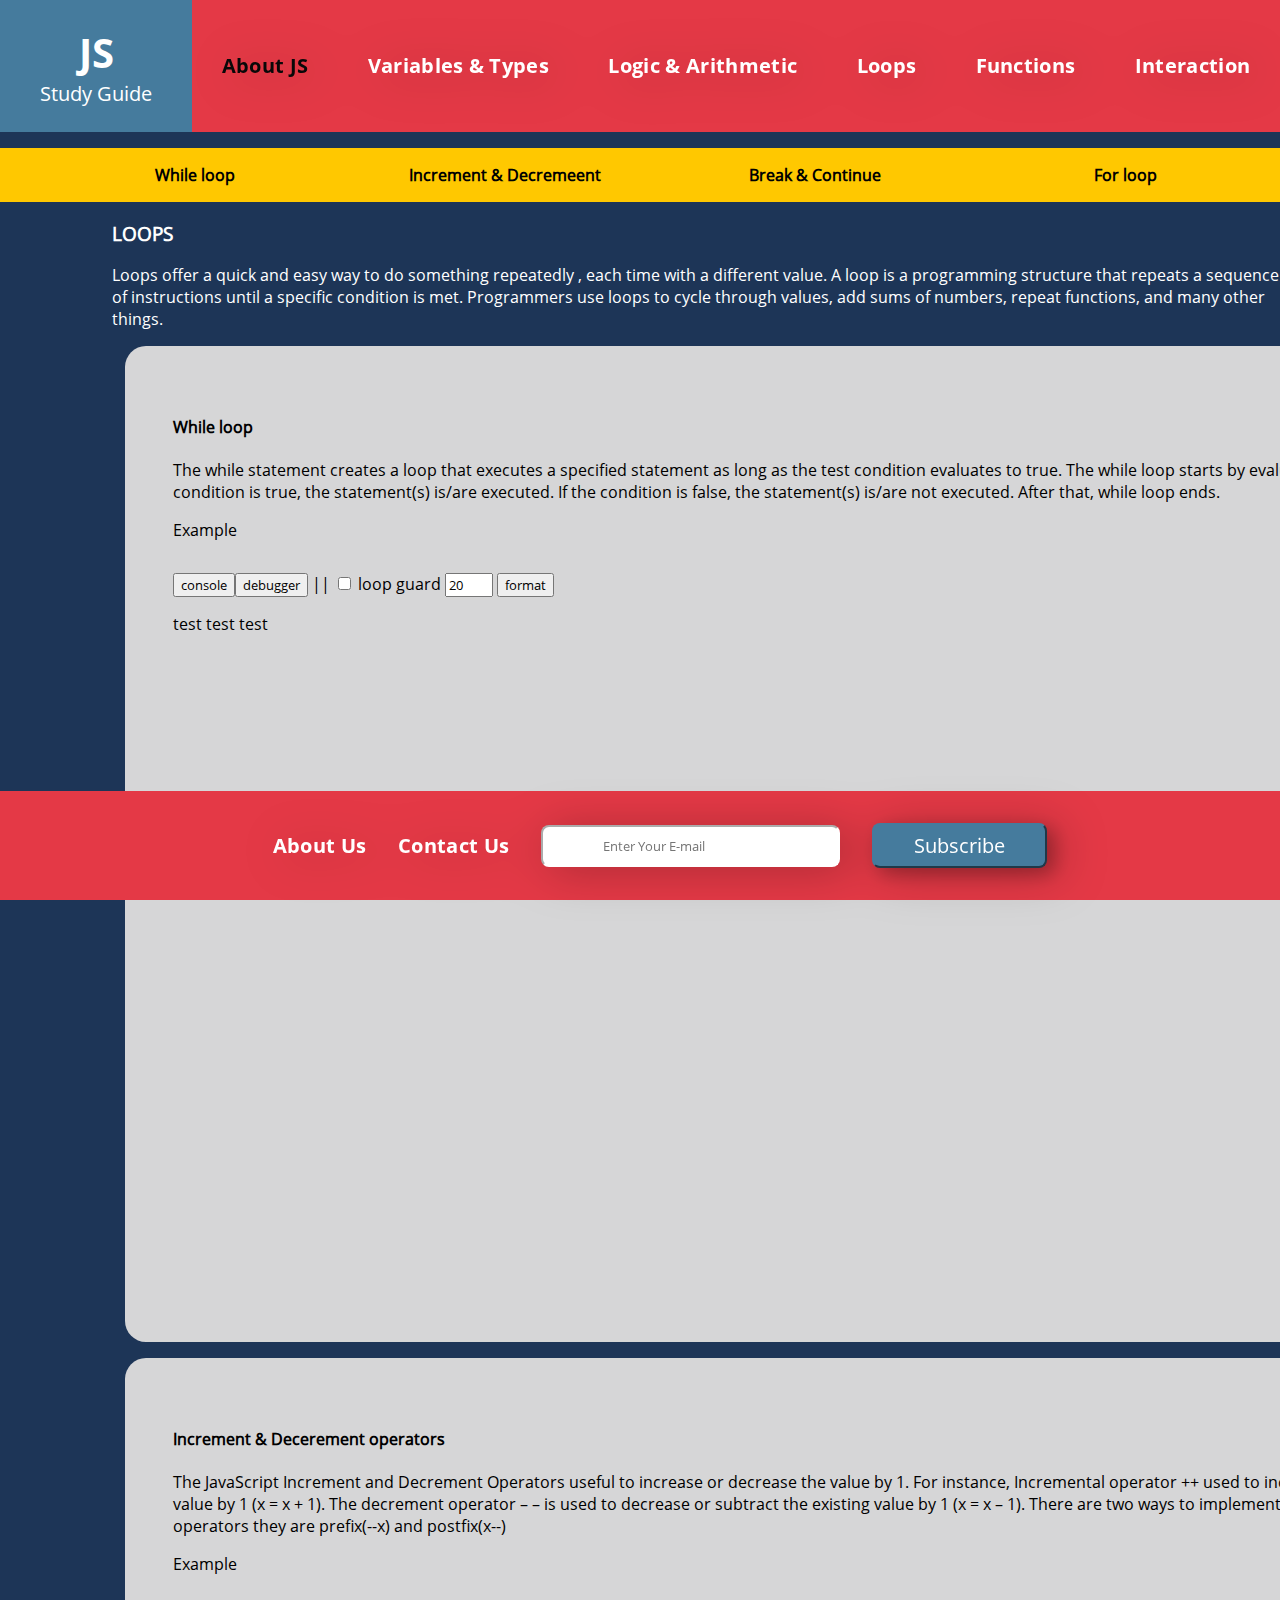
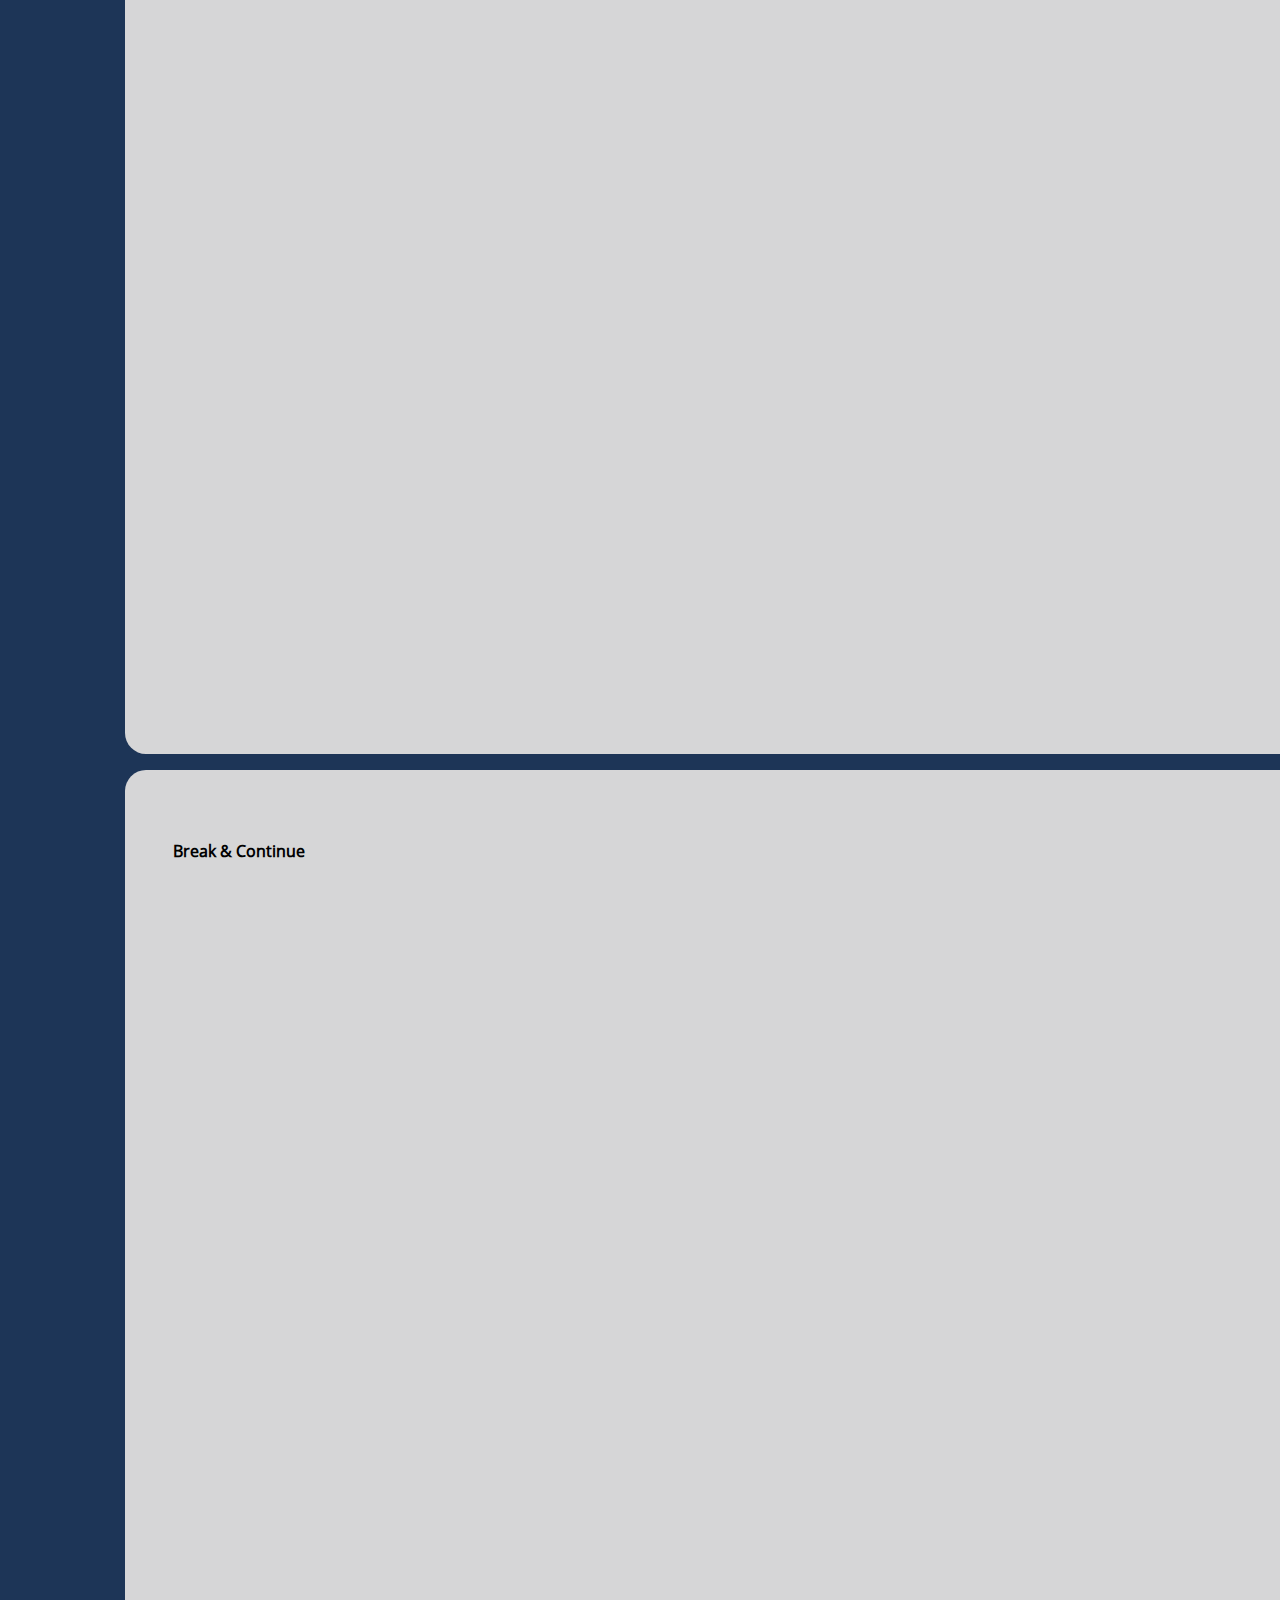
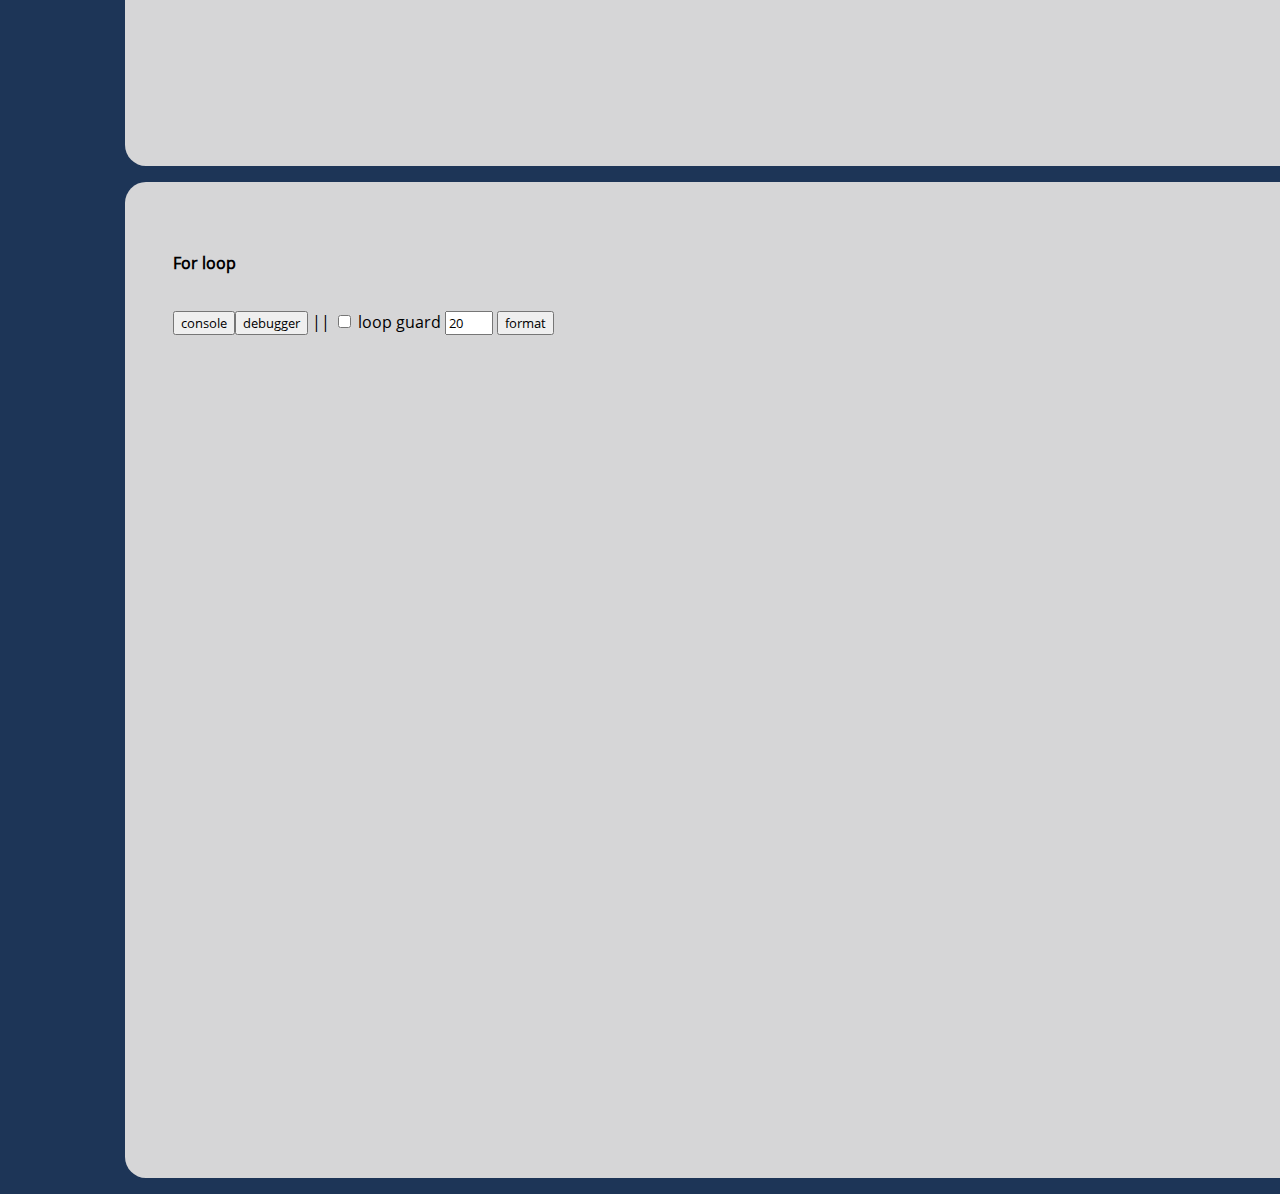
==== loops.html @ b61d14cd "initial adds loops" ====
<!DOCTYPE html>
<html lang="en">
  <head>
    <title>JS Study Guide</title>
    <meta charset="utf-8" />
    <link rel="stylesheet" href="css/style.css" />
    <meta name="viewport" content="width=device-width, initial-scale=1.0" />
    <!-- you will need these styles and scripts -->
    <!-- if you create new .html files, copy them into the head -->
    <!-- if those files are in a folder, be sure to adjust all the paths! -->
    <link
      rel="stylesheet"
      data-name="vs/editor/editor.main"
      href="./lib/monaco/min/vs/editor/editor.main.css"
    />

    <script src="./lib/prettier/standalone.js"></script>
    <script src="./lib/prettier/parser-babel.js"></script>

    <script>
      var require = { paths: { vs: "./lib/monaco/min/vs" } };
    </script>
    <script src="./lib/monaco/min/vs/loader.js"></script>
    <script src="./lib/monaco/min/vs/editor/editor.main.nls.js"></script>
    <script src="./lib/monaco/min/vs/editor/editor.main.js"></script>

    <script src="./lib/wc-code-along.js"></script>

    <script src="./lib/evaluation-buttons.js"></script>
  </head>

  <body>
    <!-- Header section logo and links-->
    <nav>
      <div id="logo">
        JS
        <div id="sub">Study Guide</div>
      </div>
      <div class="navbar-links">
        <ul class="text-shadow">
          <li><a href="#" class="selected">About JS</a></li>
          <li><a href="variables.html">Variables & Types</a></li>
          <li><a href="operations.html">Logic & Arithmetic</a></li>
          <li><a href="loops.html">Loops</a></li>
          <li><a href="functions.html">Functions</a></li>
          <li><a href="alert.html">Interaction</a></li>
        </ul>
      </div>
    </nav>
    <!--content -->
    <!--loops section divya-->
    <div class="header-links">
        <div class="container">
          <ul>
            <li><a href="#loop">While loop</a></li>
            <li><a href="#increment">Increment & Decremeent</a></li>
            <li><a href="#break">Break & Continue</a></li>
            <li><a href="#for">For loop</a></li>
          </ul>
        </div>
      </div>
      <section id="loop">
        <div class="loop-text-wrap">
          <h3 style="color:white;">LOOPS</h3>
          <p style="color:white;">
            Loops offer a quick and easy way to do something repeatedly , each time with a different value. A loop is a programming structure that repeats a sequence of instructions until a specific condition is met. Programmers use loops to cycle
            through values, add sums of numbers, repeat functions, and many other things.
          </p>
        </div>
        <div class="loop-wrap">
          <h4>While loop</h4>
          <p>The while statement creates a loop that executes a specified statement as long as the test condition evaluates to true. The while loop starts by evaluating the condition. If the condition is true, the statement(s) is/are executed. If the
            condition is false, the statement(s) is/are not executed. After that, while loop ends.
           </p> 
           <p>Example
          </p>
          <code-along src='./example/js-snippets/increment.js' loop-guard class='code-example'></code-along>
            <p>test test test</p>
        </div>
      </section>
      <section id="increment">
        <div class="loop-wrap">
          <h4>Increment & Decerement operators</h4>
          <p>The JavaScript Increment and Decrement Operators useful to increase or decrease the value by 1. For instance, Incremental operator ++ used to increase the existing variable value by 1 (x = x + 1). The decrement operator – – is used to decrease or subtract the existing value by 1 (x = x – 1).
            There are two ways to implement increment and decrement operators they are 
            prefix(--x) and postfix(x--)
          </p>
            <p>Example</p>
           <!-- <code-along src='./example/js-snippets/increment1.js'  class='code-example'></code-along>-->
           <div class="code-example">
            <js-snippet  src='JS-STUDY-GUIDE/jscodes/increment.js'></js-snippet>
            </div>
        </div>
      </section>
      <section id="break">
        <div class="loop-wrap">
          <h4>Break & Continue</h4>
          <p></p>
        </div>
      </section>
      <section id="for">
        <div class="loop-wrap">
          <h4>For loop</h4>
          <code-along src='./example/js-snippets/while1.js' loop-guard class='code-example'></code-along>
        </div>
      </section>

    <!--fixed footer-->
    <footer>
      <div class="container">
        <ul class="text-shadow">
          <li><a href="#">About Us</a></li>
          <li><a href="#">Contact Us</a></li>
          <li>
            <input
              id="email"
              type="text"
              placeholder="Enter Your E-mail"
              name="mail"
              required
            />
          </li>
          <li><input id="subscribe" type="submit" value="Subscribe" /></li>
        </ul>
      </div>
    </footer>
  </body>
</html>
---- css/style.css ----
@font-face {
    font-family: open-sans;
    src: url(../fonts/OpenSans-Regular.ttf);
}

@font-face {
    font-family: open-sans-bold;
    src: url(../fonts/OpenSans-Bold.ttf);
}

* {
    font-family: open-sans, Arial, Helvetica, sans-serif;
}

body {
    margin: 0 auto;
    padding: 0;
    max-width: 3000px;
    background-color: #1D3557;
}

nav {
    display: grid;
    grid-template-columns: 15% 85%;
}

nav div:nth-child(1) {
    background-color: #457B9D;
}

nav div:nth-child(2) {
    background-color: #E43946;
}

nav ul {
    display: flex;
    flex-direction: row;
    align-items: center;
    justify-content: center;
    flex-wrap: wrap;
    padding: 0;
    line-height: 5;
}

nav ul li {
    list-style: none;
    flex: auto;
    display: flex;
    justify-content: center;
    align-items: center;
    height: 100%;
}

nav ul li a {
    padding: 0 15px;
}

nav ul li a,
footer ul li a {
    color: white;
    text-decoration: none;
    font-family: open-sans-bold, Arial, Helvetica, sans-serif;
    font-size: 20px;
    letter-spacing: .02rem;
}

nav ul li a:hover,
footer ul li a:hover {
    color: rgb(212, 212, 212);
}

.text-shadow {
    filter: drop-shadow(9px 4px 23px rgba(0, 0, 0, 0.25));
}

.selected,
.selected:hover {
    color: rgb(8, 8, 8);
}

#logo {
    font-family: open-sans-bold, Arial, Helvetica, sans-serif;
    font-size: 40px;
    color: white;
    text-align: center;
    padding: 1rem;
    display: flex;
    justify-content: center;
    align-items: center;
    flex-direction: column;
    min-width: 30px;
}

#sub {
    font-size: 20px;
}

footer {
    background-color: #E43946;
    position: fixed;
    bottom: 0;
    left: 0;
    right: 0;
    margin: auto;
    max-width: 3000px;
}

footer .container {
    display: flex;
    align-items: center;
    justify-content: center;
    height: 100%;
    flex-wrap: wrap;
}

footer ul {
    display: flex;
    flex-direction: row;
}

footer ul li {
    margin: auto;
    display: inline;
    padding: 1rem;
    font-weight: bold;
    text-align: center;
}

#email {
    padding: 10px 60px;
    border-radius: 8px;
    border-color: white;
}

#subscribe {
    background-color: #457B9D;
    padding: 7px 40px;
    color: white;
    font-size: 20px;
    border-radius: 8px;
    box-shadow: 7px 6px 18px rgba(0, 0, 0, 0.25);
    border-color: #457B9D;
}

#subscribe:hover {
    cursor: pointer;
    background-color: #3a6986;
}


/*patrick section on css*/

.orange {
    color: orange;
}

.orange-background {
    background: orange;
}

.comment {
    color: green;
}

.comment-background {
    background: green;
}

.blue {
    color: blue;
}

.blue-background {
    background: blue;
}

.text1 {
    background: #1D3557;
    color: #fff;
    padding: 20px;
    position: absolute;
    width: 950px;
    height: 663px;
    margin-left: 181px;
    margin-top: 965px;
    font-style: normal;
    font-size: 24px;
    line-height: 250%;
    align-items: center;
    margin-top: 20px;
    font-weight: bolder;
}

.text2 {
    background: #1D3557;
    color: #fff;
    padding: 20px;
    position: absolute;
    width: 1141px;
    height: 933px;
    margin-left: 181px;
    margin-top: 5145px;
    font-style: normal;
    font-size: 24px;
    line-height: 250%;
    align-items: center;
    margin-top: 20px;
    font-weight: bolder;
}

.white {
    color: white;
    font-size: 24px;
    position: absolute;
    width: 1367px;
    margin-left: 44px;
    margin-top: 381px;
    line-height: 200%;
    font-style: normal;
    font-weight: bolder;
}

.H2 {
    color: #173EA3;
    margin-left: 10ch;
    margin-top: 15ch;
    padding: 20px;
}

.H1 {
    color: white;
    position: absolute;
    width: 237px;
    height: 20.34px;
    color: white;
}

.video1 a {
    left: 27px;
    top: 300px;
}

.h4 {
    color: black;
    margin-left: 20ch;
    margin-bottom: 5ch;
}

.col1 {
    width: 1382px;
    height: 1198px;
    margin-left: 29px;
    margin-top: 549px;
    background: #c4c4c4;
    border-radius: 21px;
}

.col2 {
    width: 1382px;
    height: 1454px;
    margin-left: 29px;
    top: 1845px;
    background: #c4c4c4;
    border-radius: 21px;
}

.video1 {
    background: #1D3557;
    color: white;
    margin-left: 140ch;
    margin-top: 130ch;
    width: 143px;
    height: 33px;
    top: 1662px;
    left: 1207px;
    border-radius: 21px;
    text-align: flex;
}

.video2 {
    background: #1D3557;
    color: white;
    margin-left: 140ch;
    margin-top: 160ch;
    width: 143px;
    height: 34px;
    top: 3195px;
    left: 1211px;
    border-radius: 21px;
    text-align: flex;
}

.video1 a {
    color: white;
    text-align: center;
    text-decoration: none;
}

.video2 a {
    color: white;
    text-align: center;
    text-decoration: none;
    font-size: 18px;
    align-items: center;
    left: 1211px;
    top: 3195px;
}

/*Divya's section(loops)*/

.loop-wrap {
    margin-bottom:1rem;
    position: relative;
    width: 1350px;
    height: 900px;
    left: 125px;
    padding: 3rem;
  
    background: #d6d6d7;
    border-radius: 21px;
  }
  .loop-text-wrap {
    padding-left: 7rem;
  }
  
  .code-example {
    width: 77vw;
    text-align: left;
  }
  
  .header-links {
    background-color: #ffc800;
  }
  
  .header-links ul {
    display: flex;
    flex-direction: row;
  }
  
  .header-links ul li {
    display: inline;
    width: calc(100% / 4);
    text-align: center;
    padding: 1rem;
    font-weight: bold;
  }
  .header-links a {
    text-decoration: none;
    color: black;
  }
  

@media only screen and (max-width: 600px) {
    nav {
        background-color: #E43946;
    }
    nav ul,
    footer ul {
        flex-direction: column;
        line-height: 3;
    }
    footer ul li {
        margin: 0;
        padding: 0;
    }
    #email {
        margin-bottom: 20px;
    }
    #logo {
        height: 80px;
        filter: drop-shadow(9px 4px 23px rgba(0, 0, 0, 0.25));
    }
    #sub {
        font-size: small;
    }
    #subscribe {
        width: 100%;
    }
}

@media only screen and (max-width: 300px) {
    nav,
    footer {
        display: block;
        width: 300px;
    }
    #email {
        width: 16%;
    }
    footer .container {
        display: block;
    }
    footer ul {
        padding: 0;
    }
    footer ul li {
        display: block;
        padding: 0;
    }
    #subscribe {
        width: 58%;
    }
}
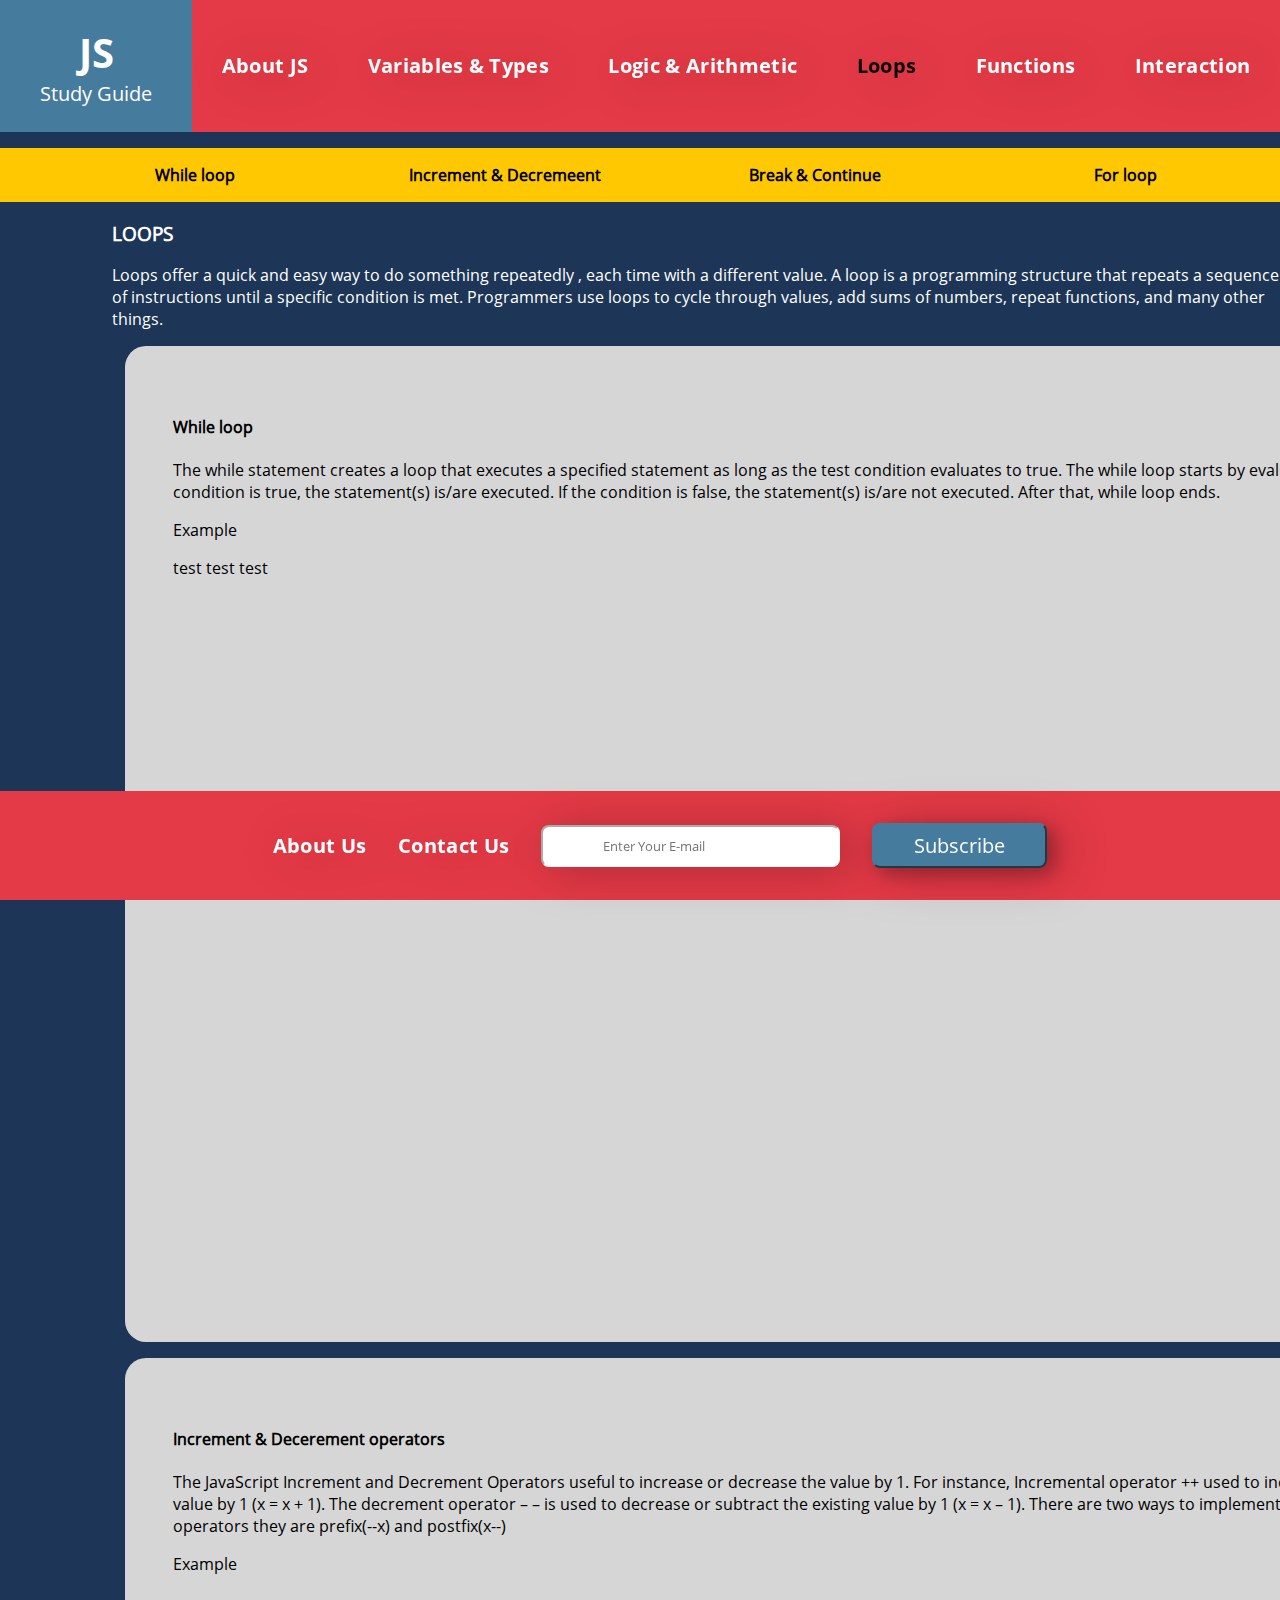
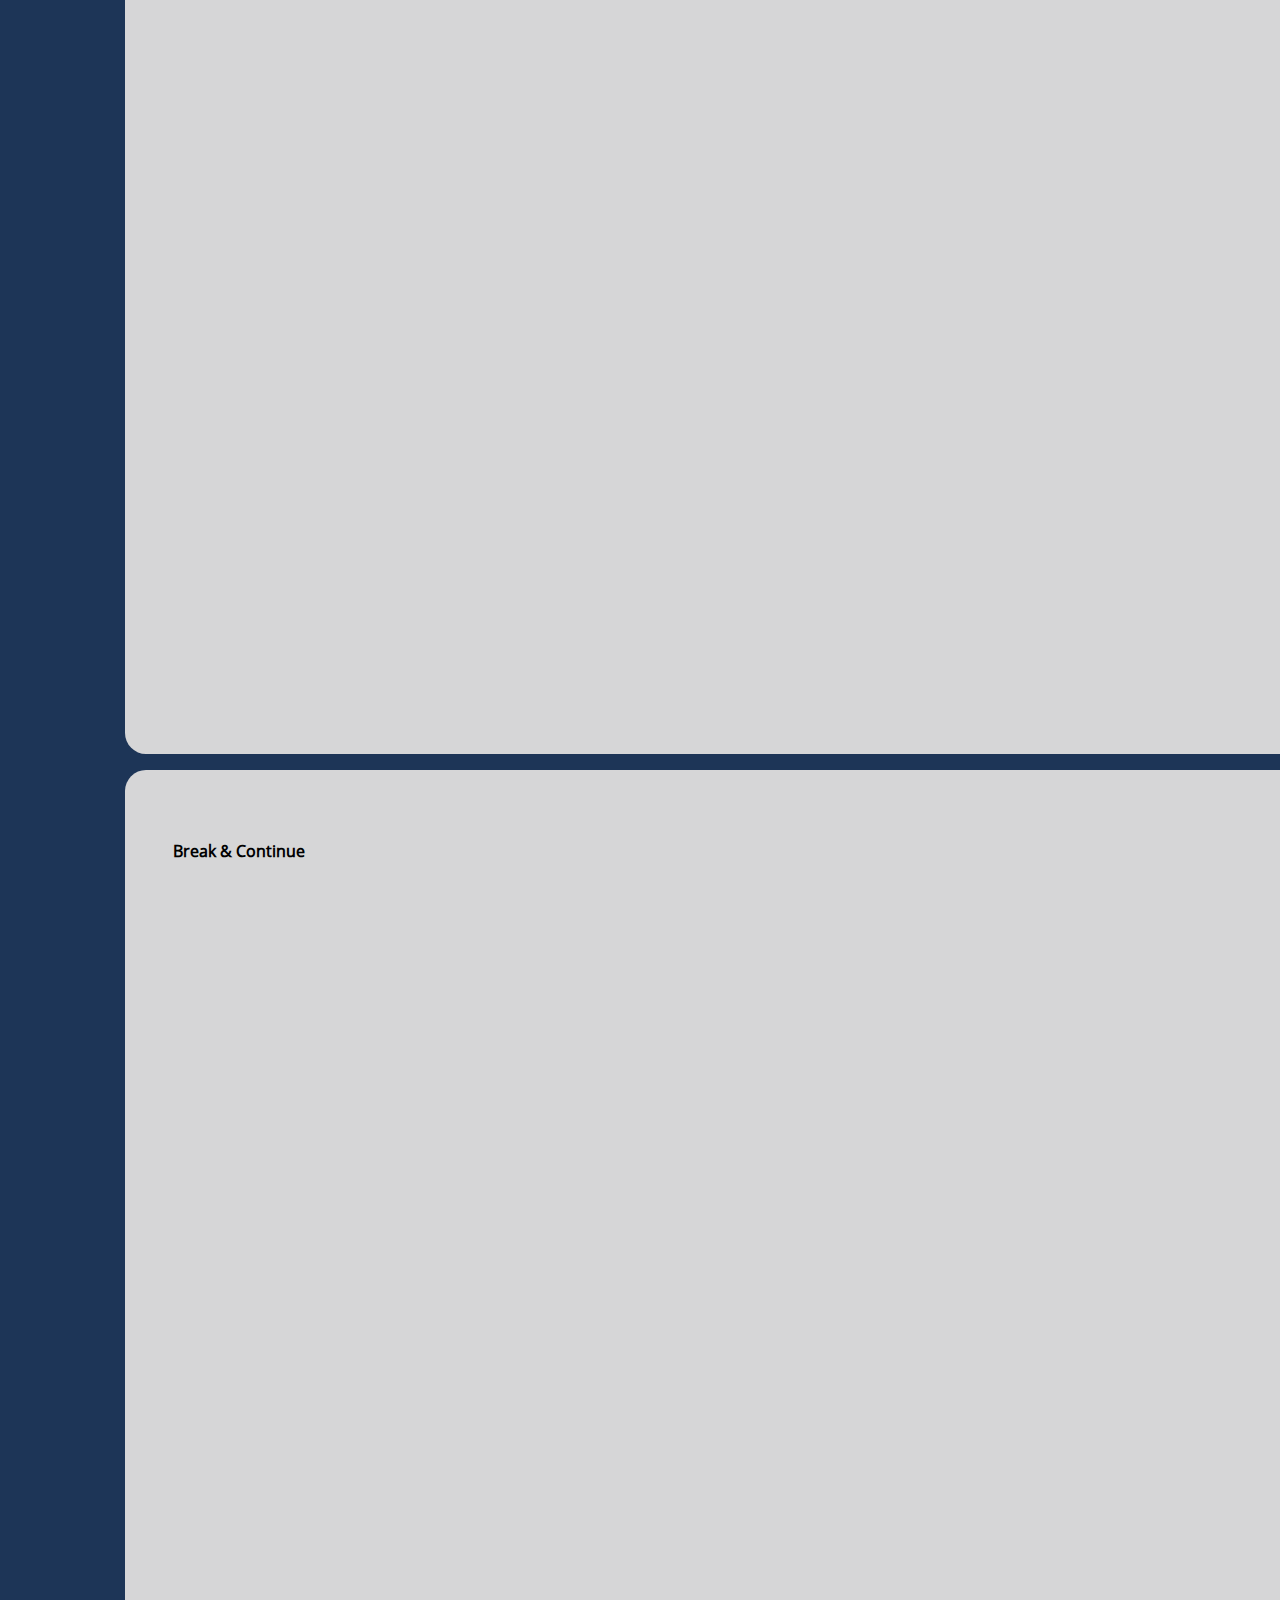
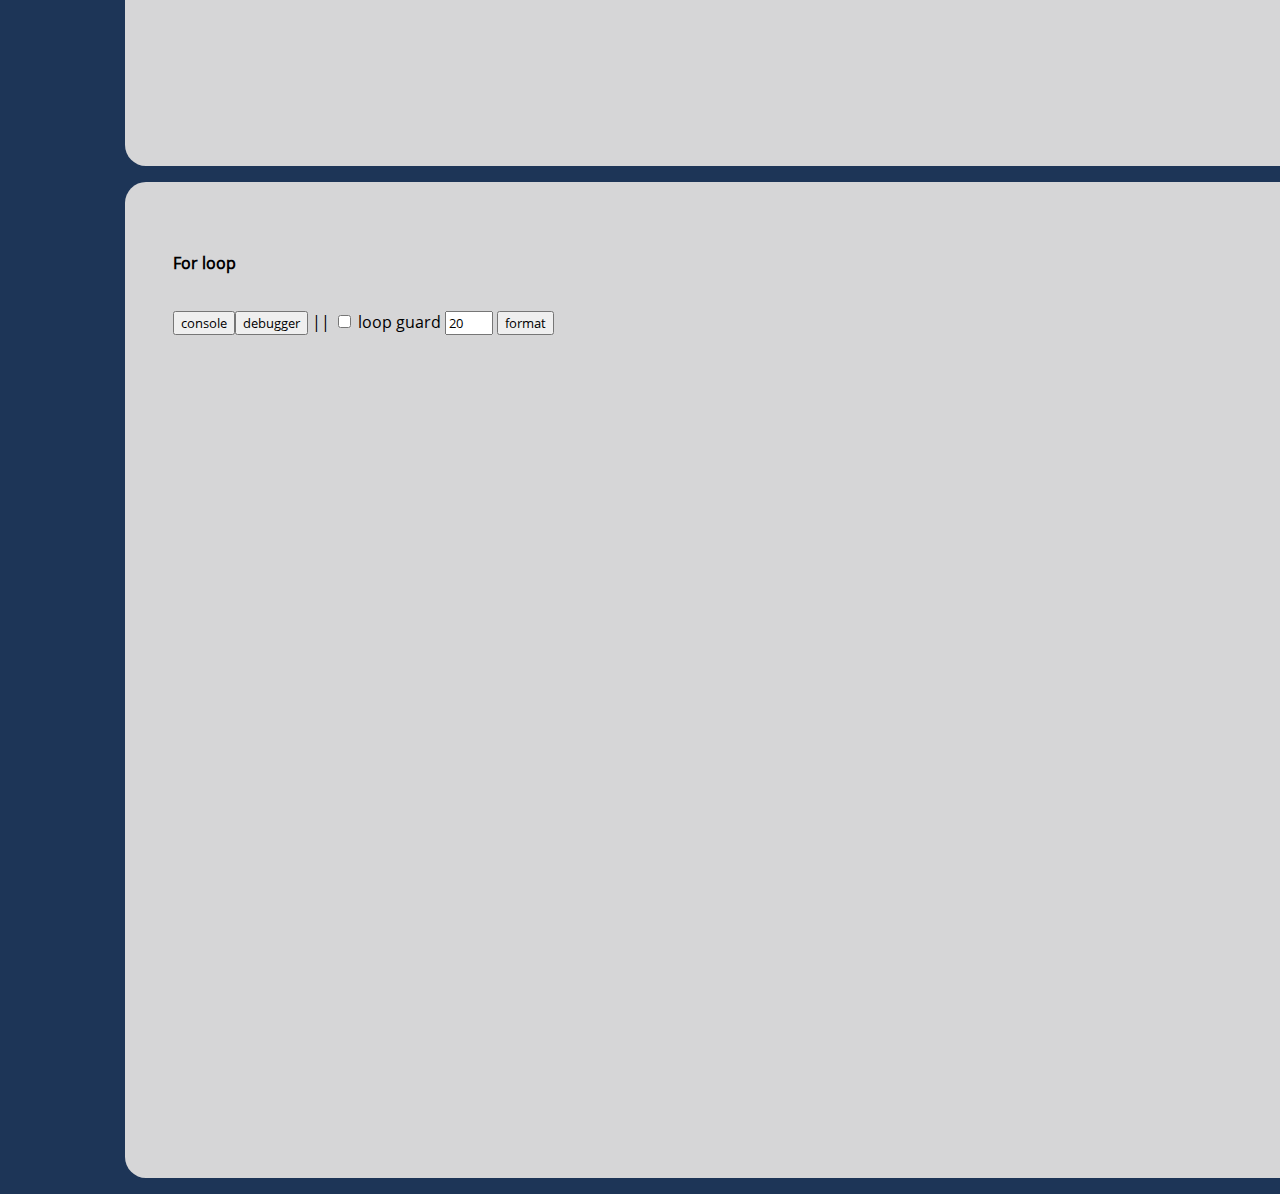
==== commit 5c1c34be: "Update loops.html" ====
--- a/loops.html
+++ b/loops.html
@@ -38,10 +38,10 @@
       </div>
       <div class="navbar-links">
         <ul class="text-shadow">
-          <li><a href="#" class="selected">About JS</a></li>
+          <li><a href="index.html">About JS</a></li>
           <li><a href="variables.html">Variables & Types</a></li>
           <li><a href="operations.html">Logic & Arithmetic</a></li>
-          <li><a href="loops.html">Loops</a></li>
+          <li><a href="#" class="selected">Loops</a></li>
           <li><a href="functions.html">Functions</a></li>
           <li><a href="alert.html">Interaction</a></li>
         </ul>
@@ -74,7 +74,7 @@
            </p> 
            <p>Example
           </p>
-          <code-along src='./example/js-snippets/increment.js' loop-guard class='code-example'></code-along>
+          <js-snippet src='jscode/while.js' loop-guard class='code-example'></js-snippet>
             <p>test test test</p>
         </div>
       </section>
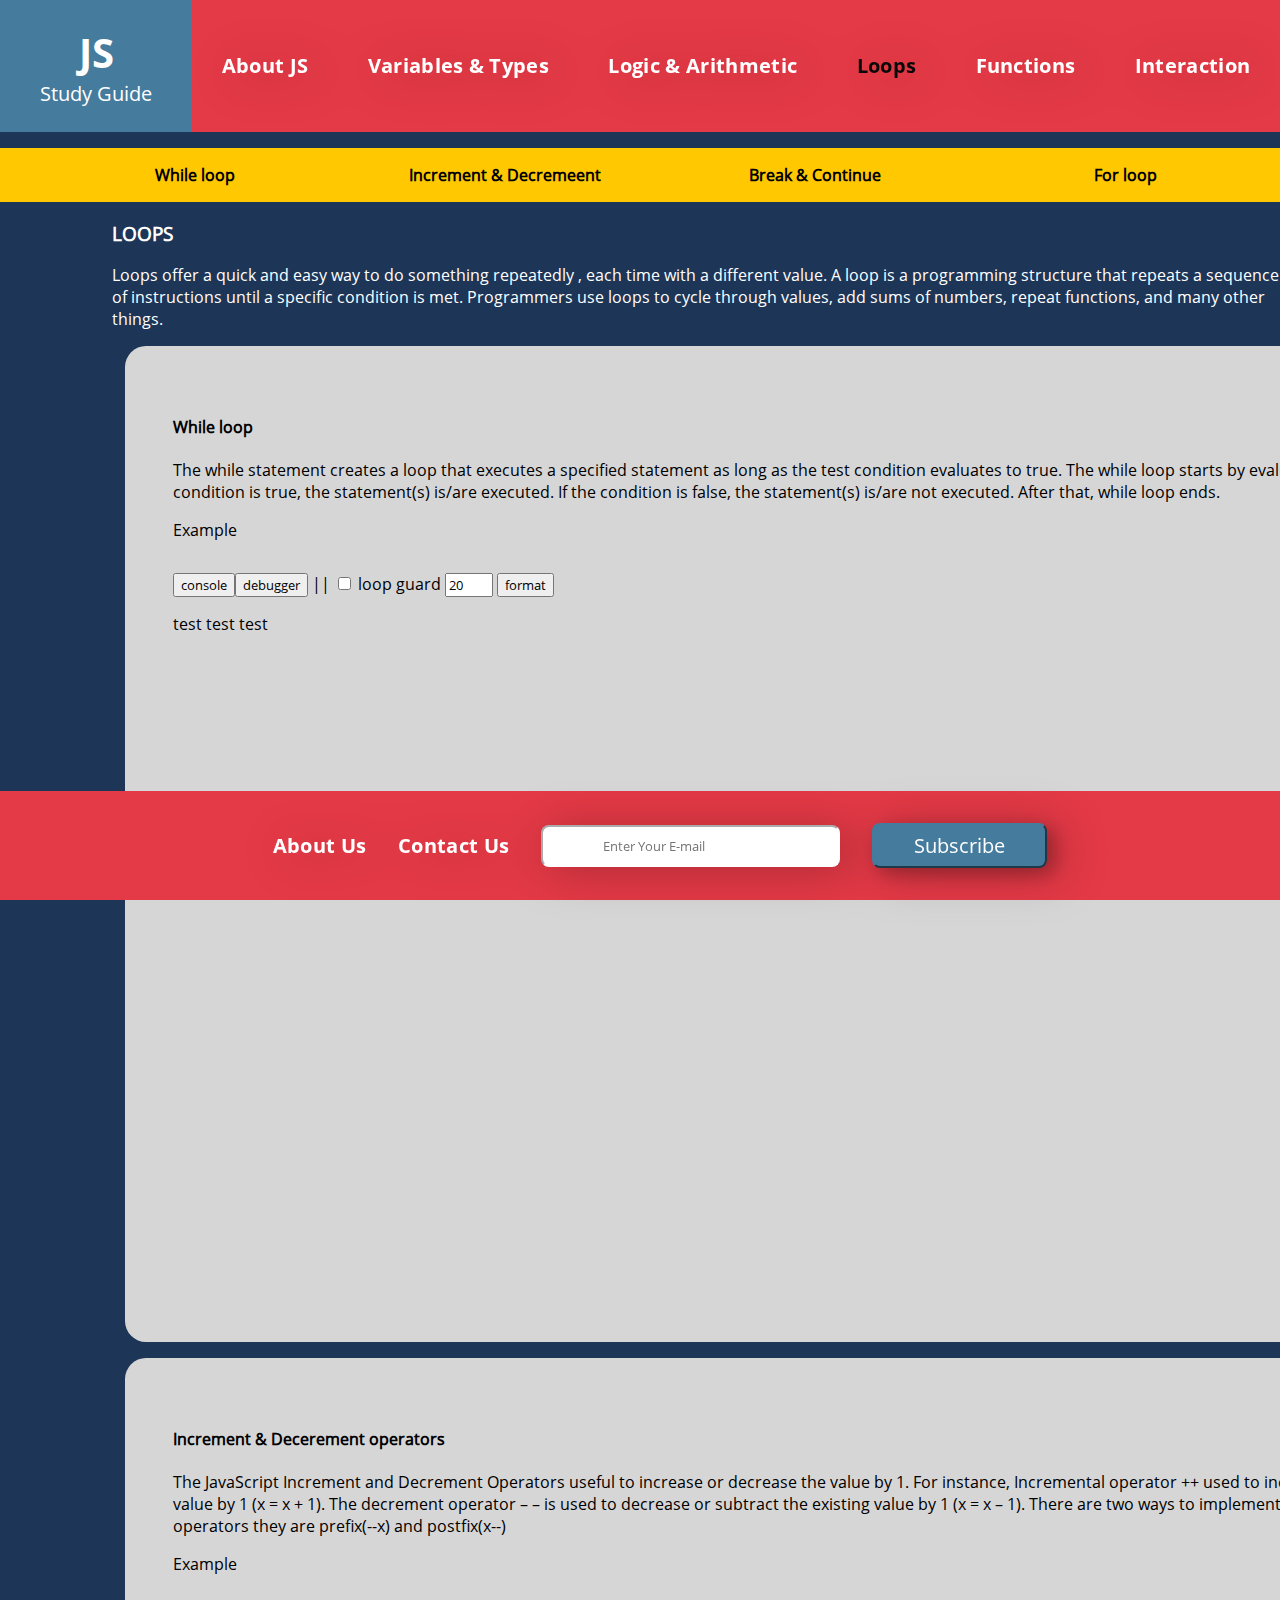
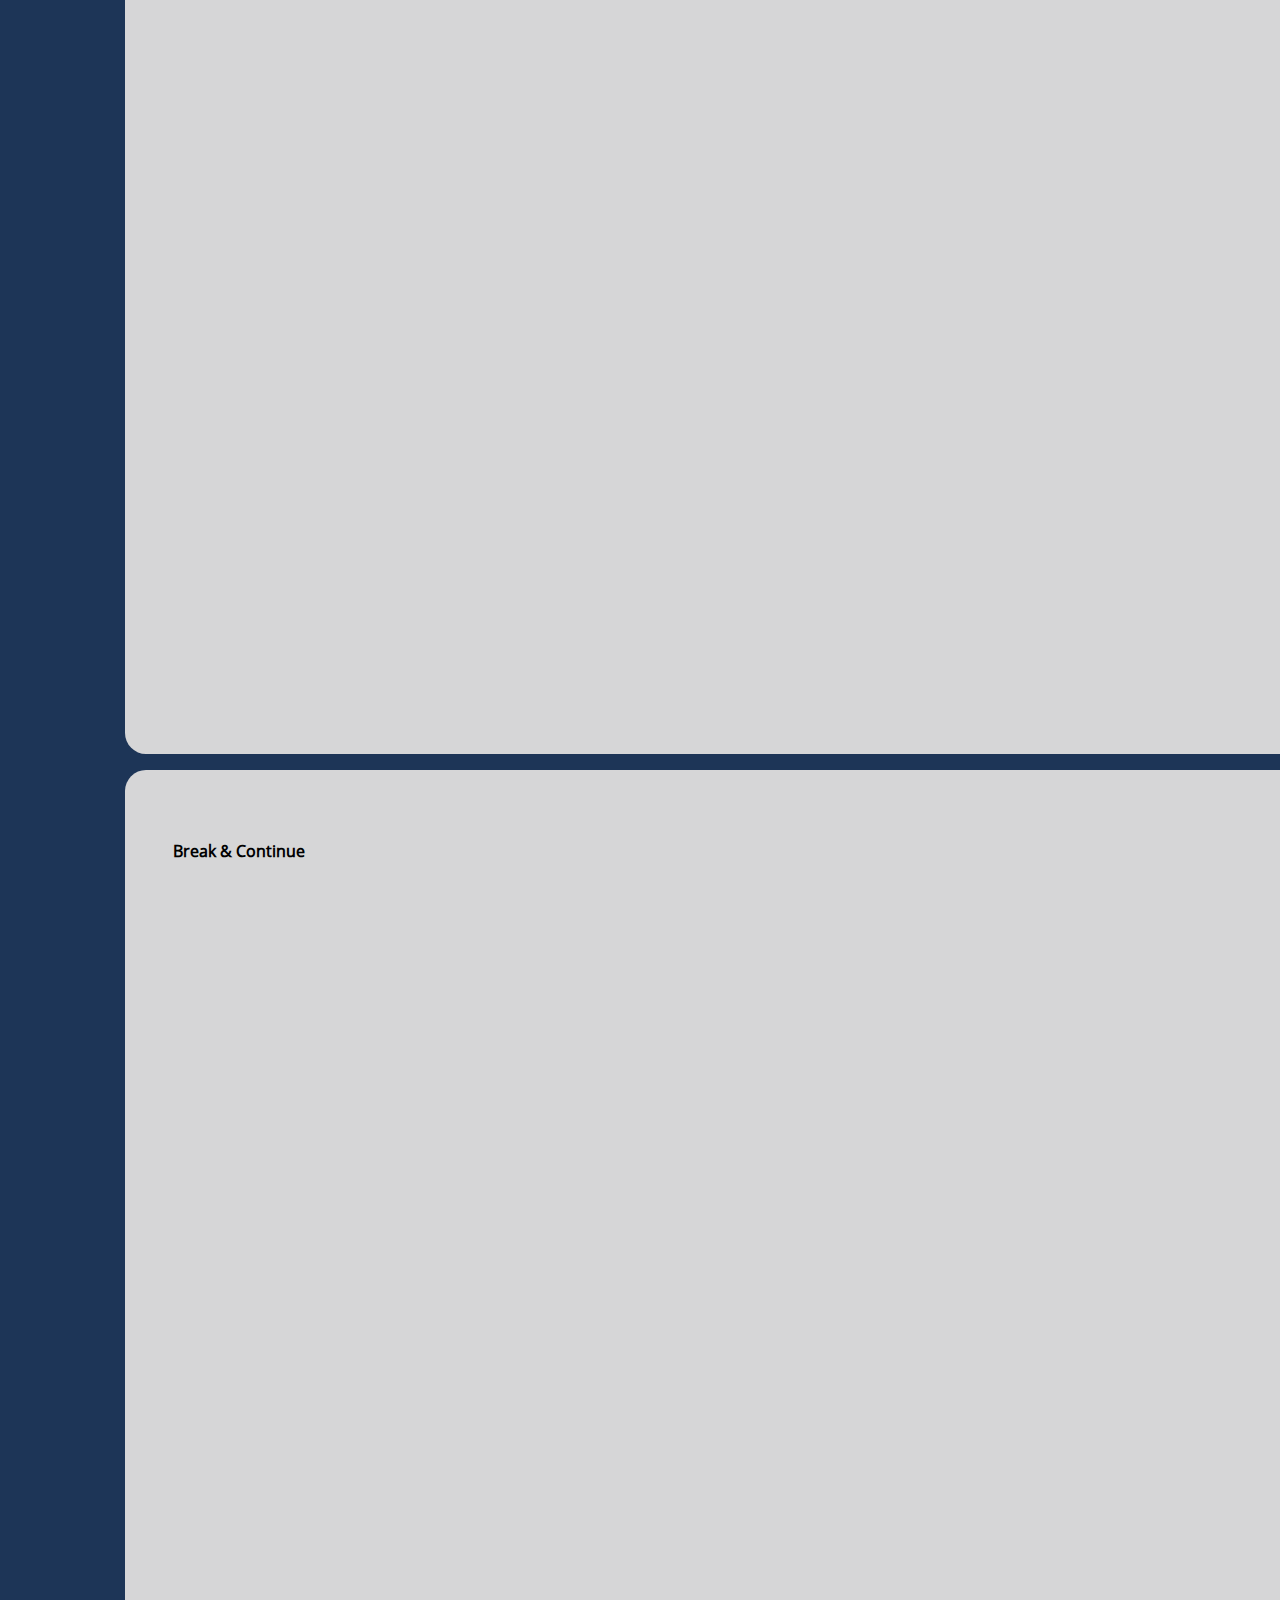
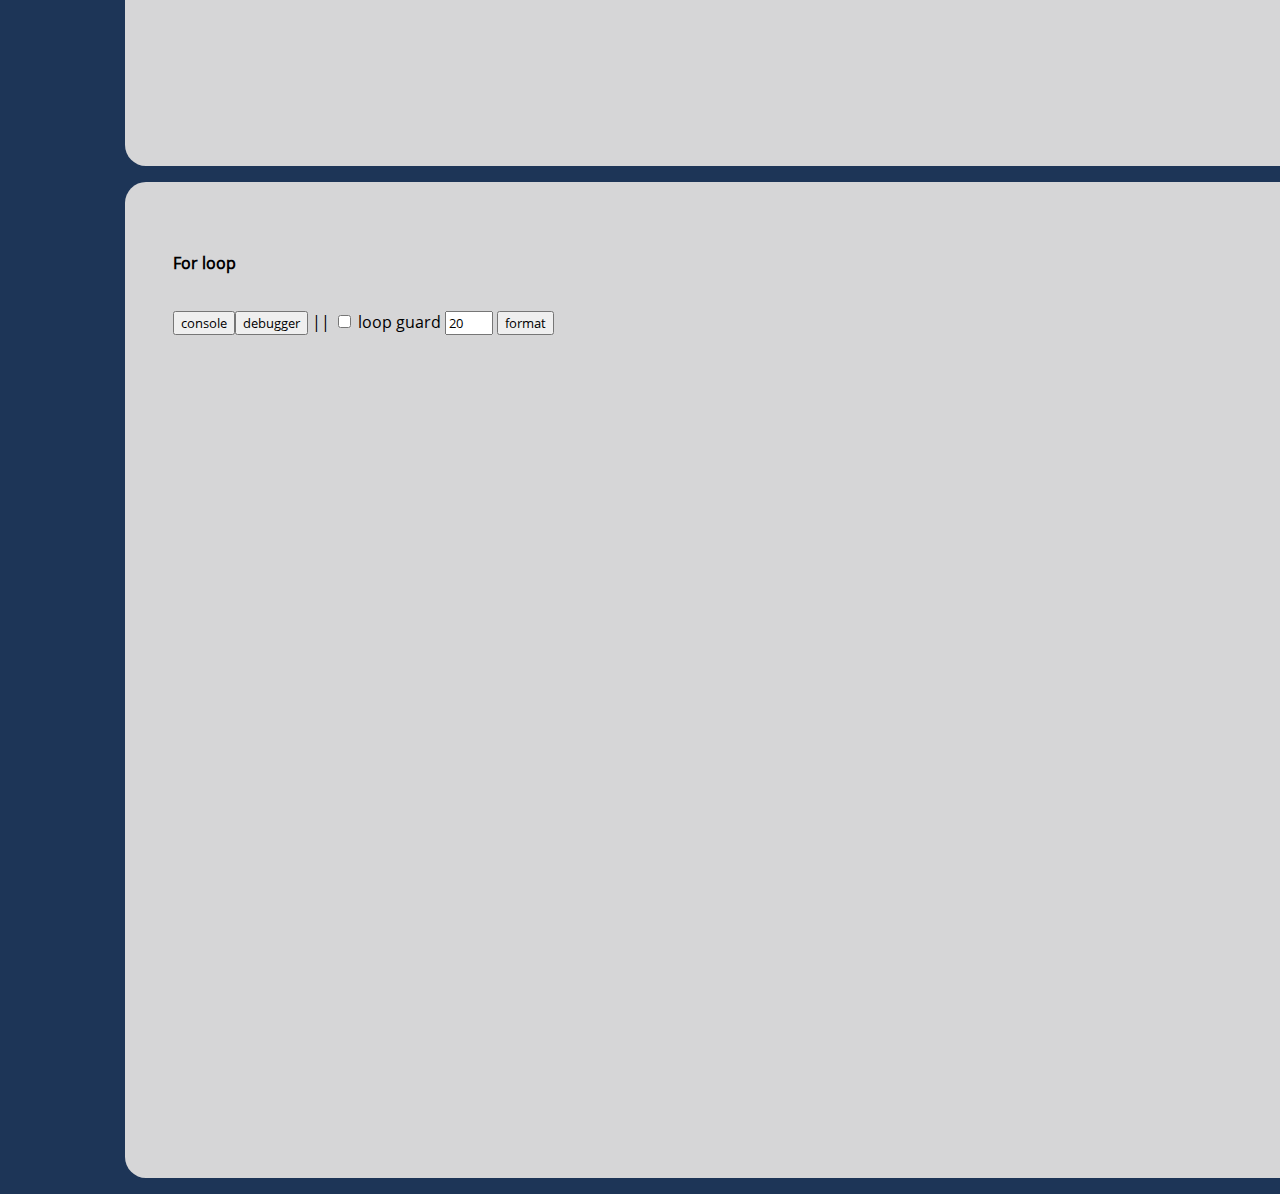
==== commit b15aab57: "testing to fix snippet" ====
--- a/loops.html
+++ b/loops.html
@@ -74,7 +74,8 @@
            </p> 
            <p>Example
           </p>
-          <js-snippet src='jscode/while.js' loop-guard class='code-example'></js-snippet>
+         
+          <code-along src='./example/snippets/while.js' loop-guard class='code-example'></code-along>
             <p>test test test</p>
         </div>
       </section>
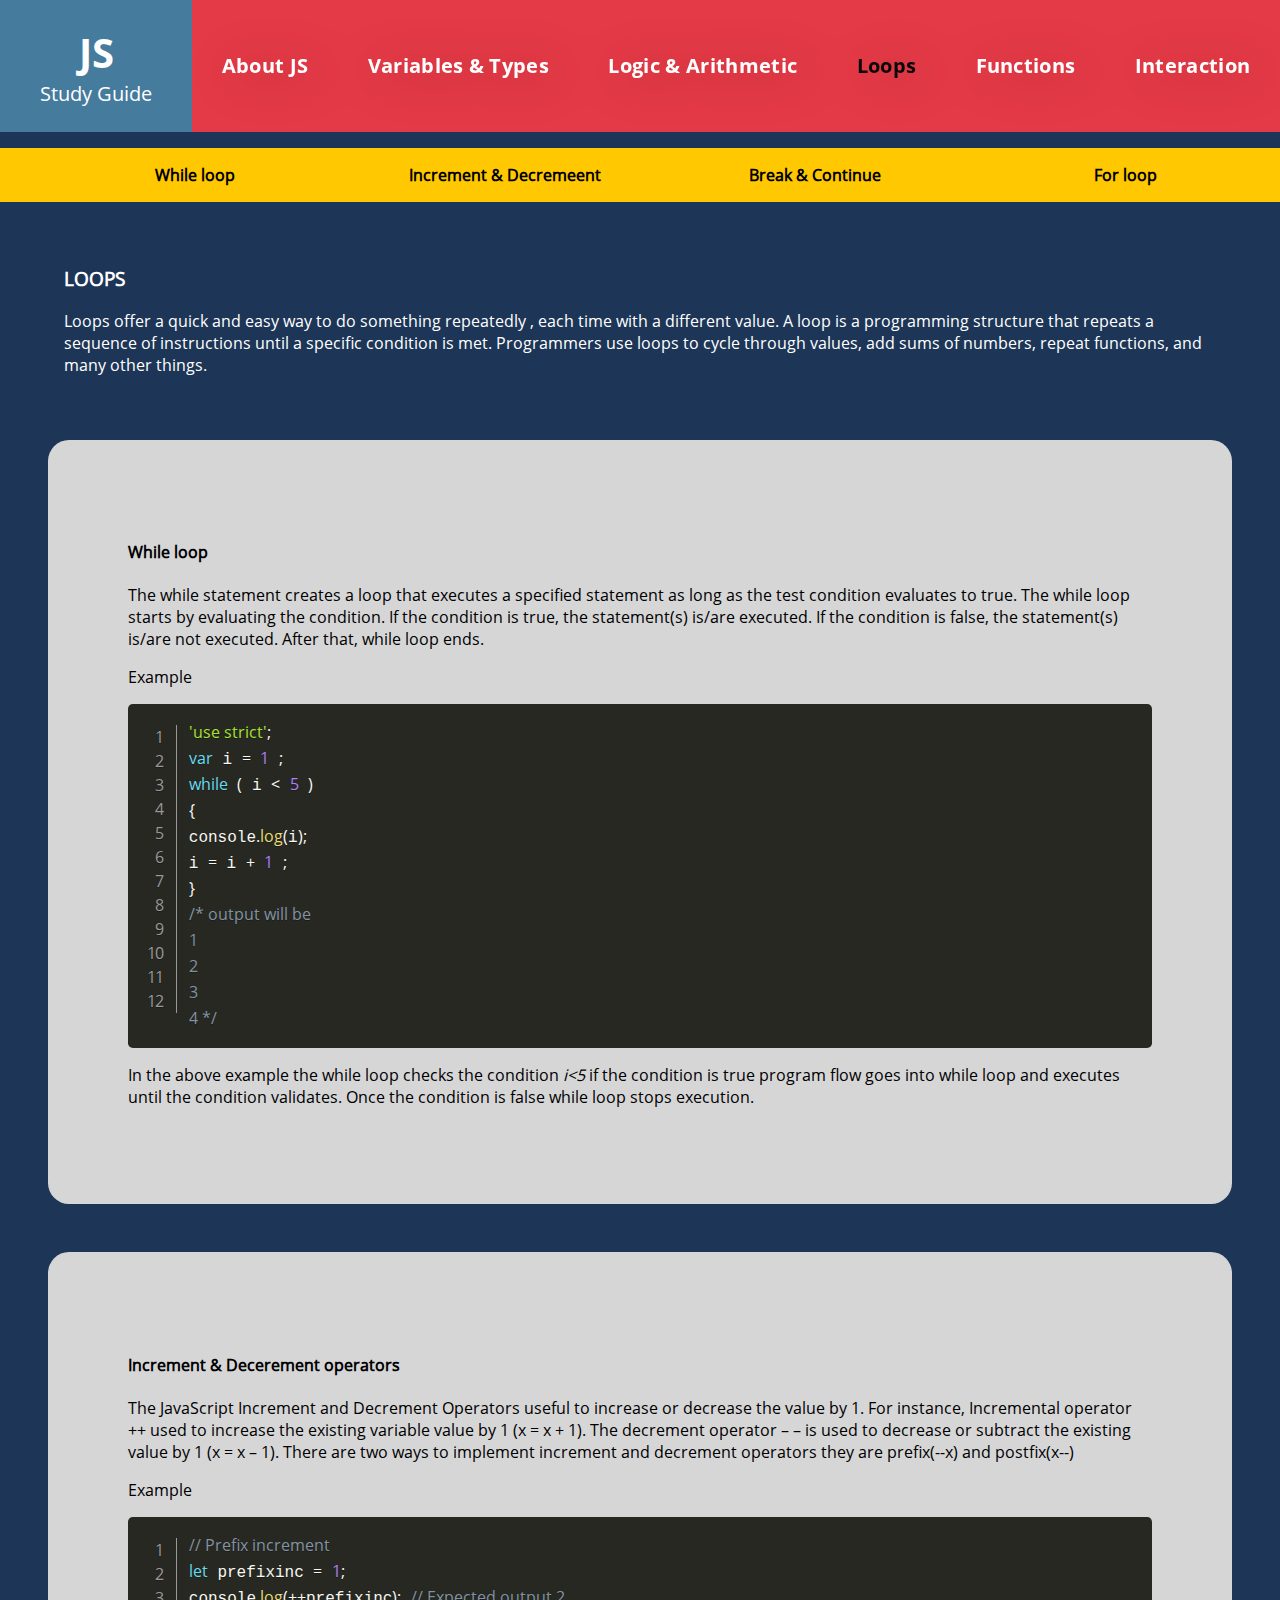
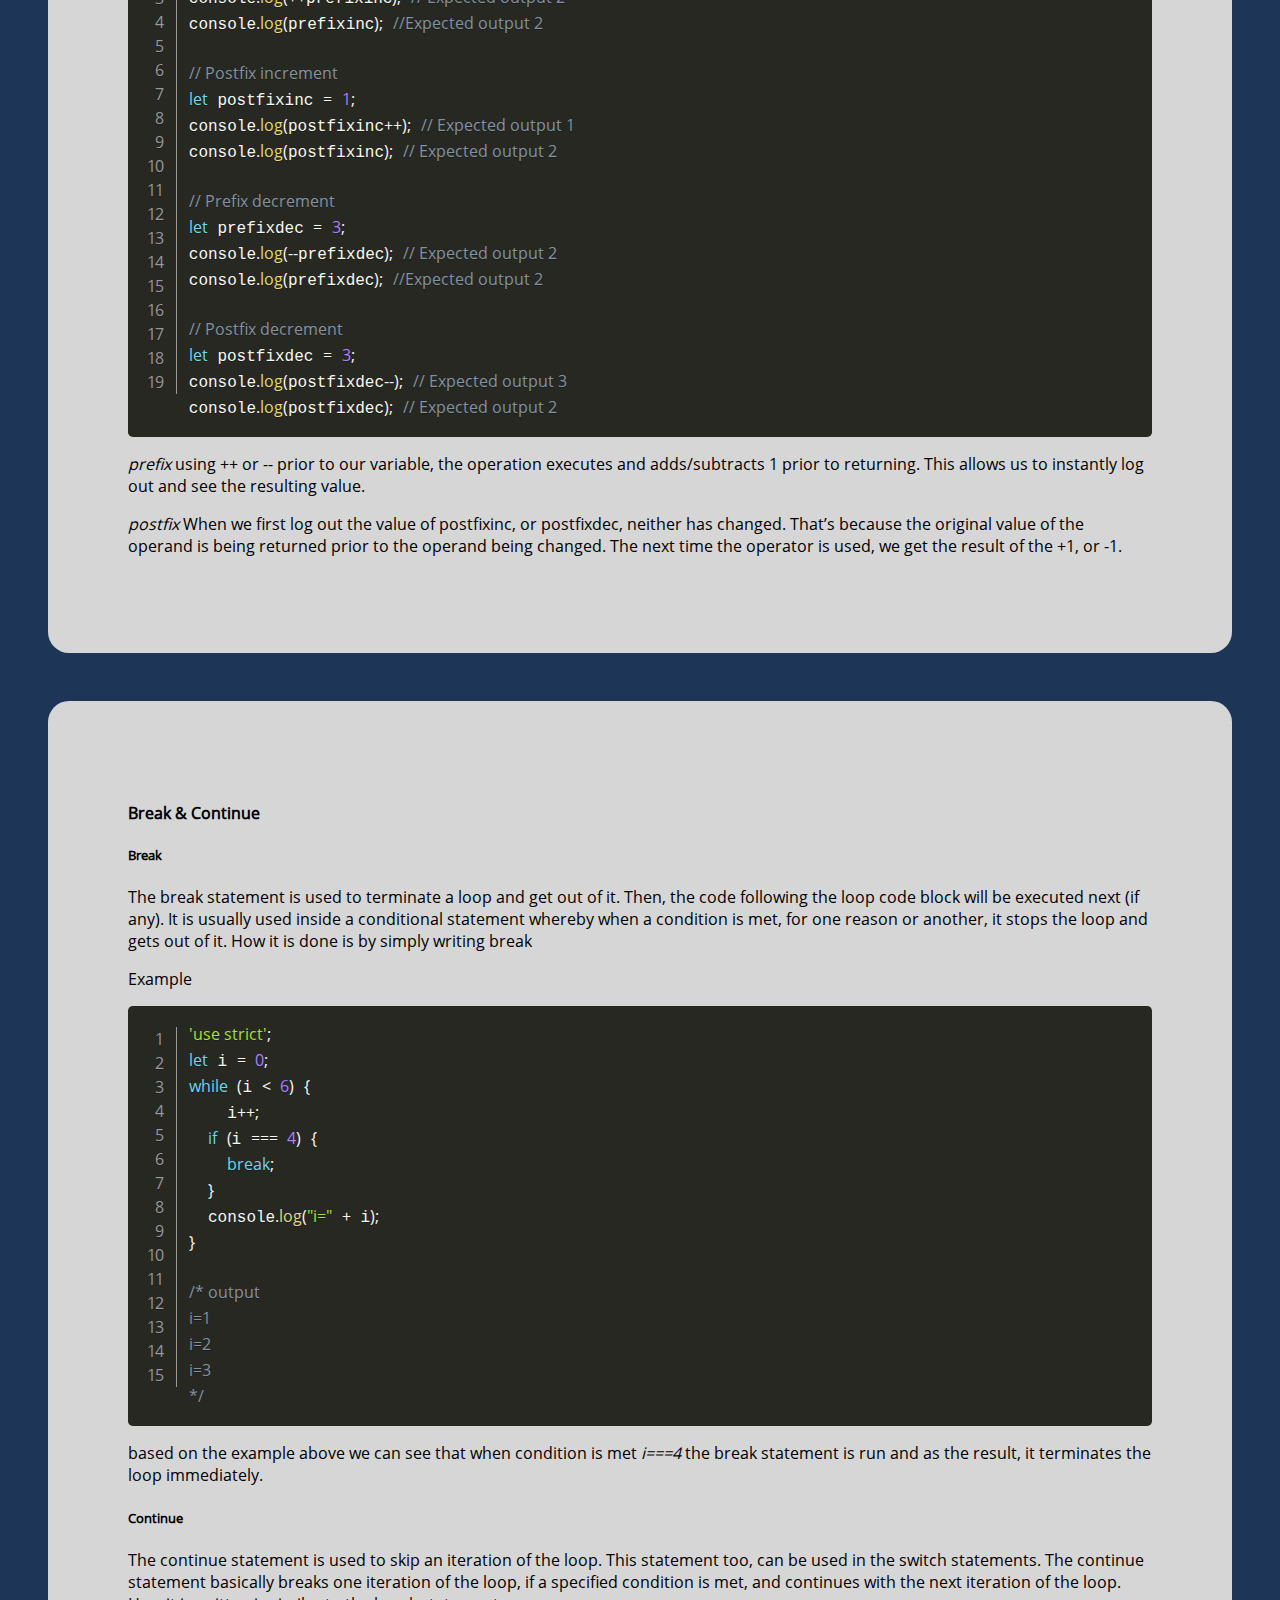
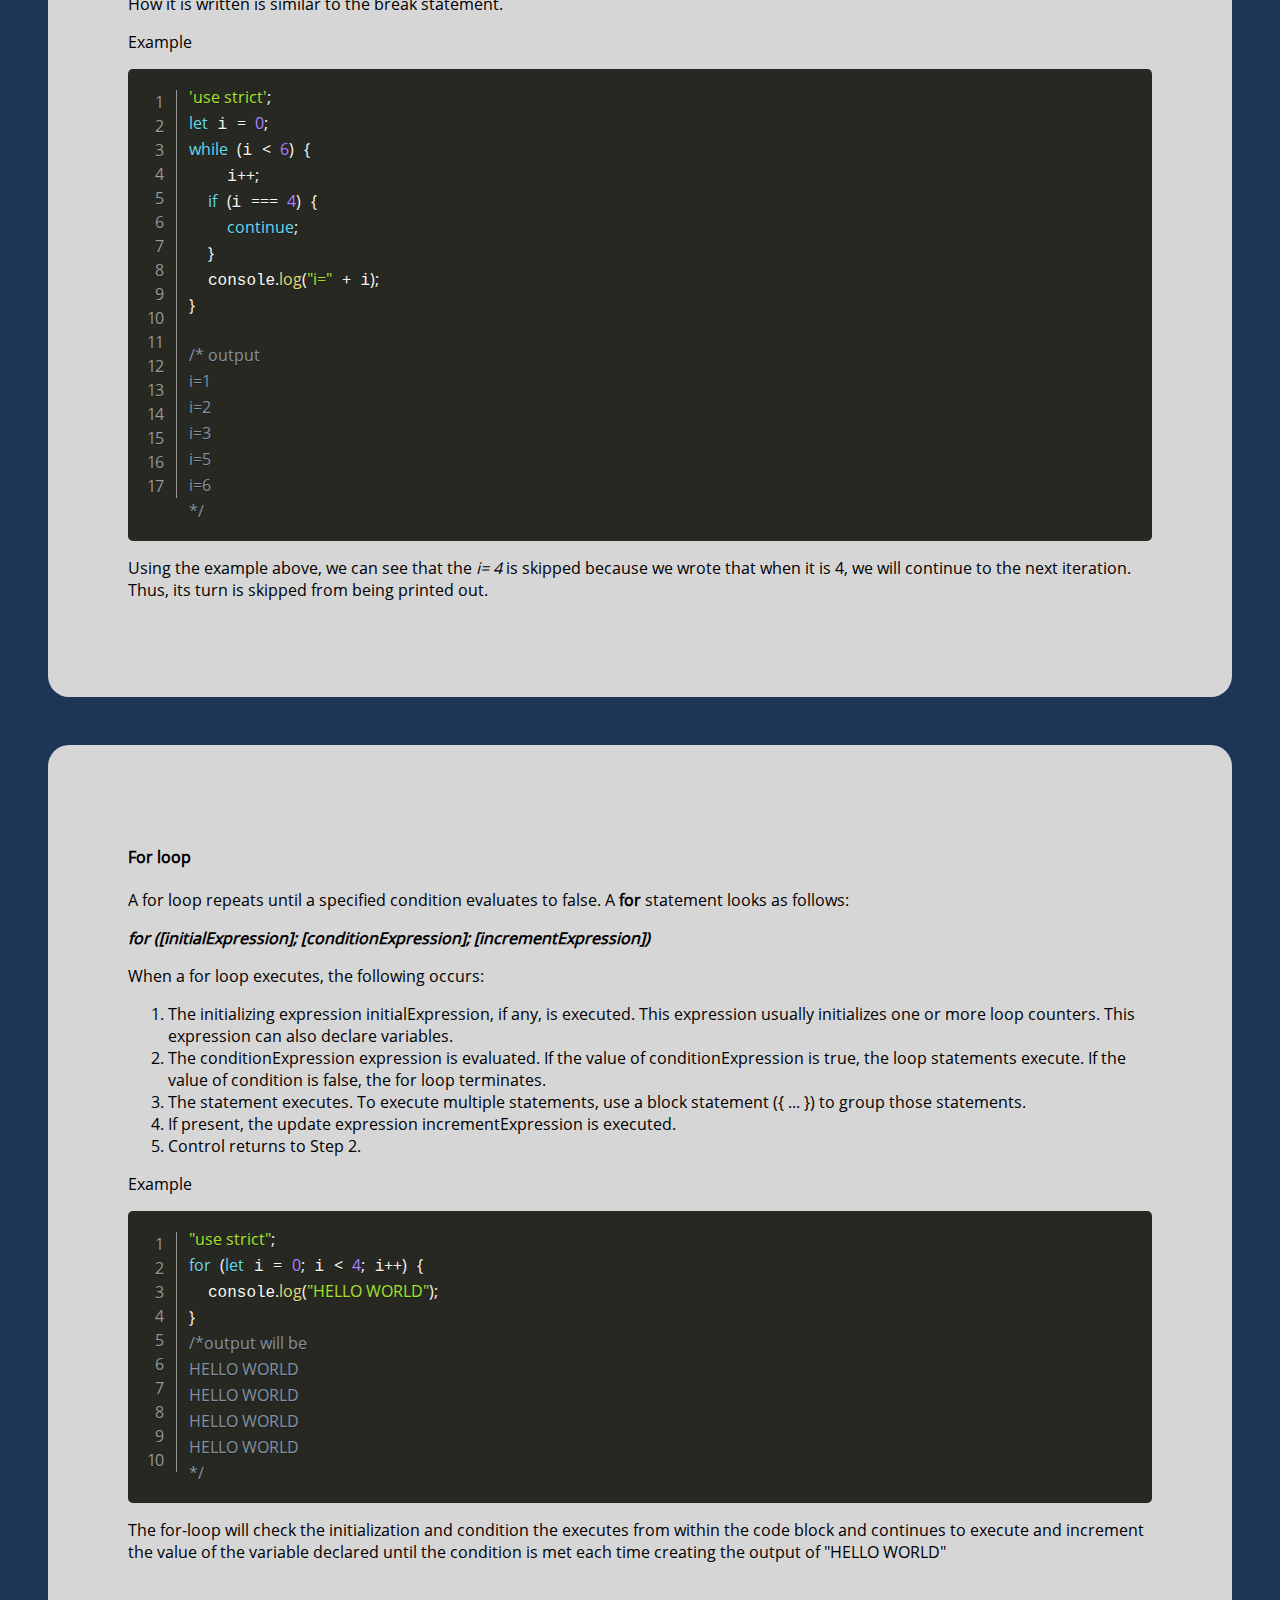
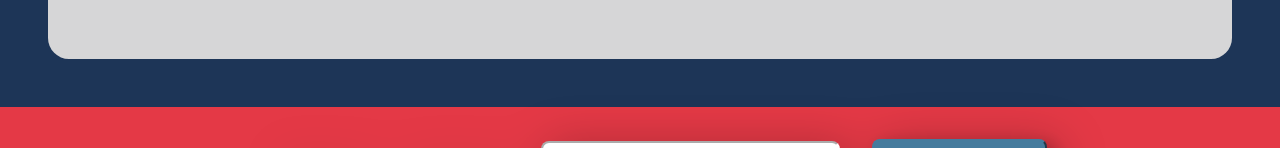
==== commit 04e8c37f: "finishing loops.html" ====
--- a/loops.html
+++ b/loops.html
@@ -18,7 +18,11 @@
     <script src="./lib/prettier/parser-babel.js"></script>
 
     <script>
-      var require = { paths: { vs: "./lib/monaco/min/vs" } };
+      var require = {
+        paths: {
+          vs: "./lib/monaco/min/vs",
+        },
+      };
     </script>
     <script src="./lib/monaco/min/vs/loader.js"></script>
     <script src="./lib/monaco/min/vs/editor/editor.main.nls.js"></script>
@@ -27,6 +31,11 @@
     <script src="./lib/wc-code-along.js"></script>
 
     <script src="./lib/evaluation-buttons.js"></script>
+
+    <!-- you will need these styles and scripts to use prism snippets -->
+    <script src="../lib/prism/prism.js"></script>
+    <script src="../lib/prism/toolbar-buttons.js"></script>
+    <link rel="stylesheet" href="../lib/prism/prism.css" />
   </head>
 
   <body>
@@ -50,63 +59,165 @@
     <!--content -->
     <!--loops section divya-->
     <div class="header-links">
-        <div class="container">
-          <ul>
-            <li><a href="#loop">While loop</a></li>
-            <li><a href="#increment">Increment & Decremeent</a></li>
-            <li><a href="#break">Break & Continue</a></li>
-            <li><a href="#for">For loop</a></li>
-          </ul>
-        </div>
-      </div>
-      <section id="loop">
-        <div class="loop-text-wrap">
-          <h3 style="color:white;">LOOPS</h3>
-          <p style="color:white;">
-            Loops offer a quick and easy way to do something repeatedly , each time with a different value. A loop is a programming structure that repeats a sequence of instructions until a specific condition is met. Programmers use loops to cycle
-            through values, add sums of numbers, repeat functions, and many other things.
-          </p>
-        </div>
-        <div class="loop-wrap">
-          <h4>While loop</h4>
-          <p>The while statement creates a loop that executes a specified statement as long as the test condition evaluates to true. The while loop starts by evaluating the condition. If the condition is true, the statement(s) is/are executed. If the
-            condition is false, the statement(s) is/are not executed. After that, while loop ends.
-           </p> 
-           <p>Example
-          </p>
-         
-          <code-along src='./example/snippets/while.js' loop-guard class='code-example'></code-along>
-            <p>test test test</p>
-        </div>
-      </section>
-      <section id="increment">
-        <div class="loop-wrap">
-          <h4>Increment & Decerement operators</h4>
-          <p>The JavaScript Increment and Decrement Operators useful to increase or decrease the value by 1. For instance, Incremental operator ++ used to increase the existing variable value by 1 (x = x + 1). The decrement operator – – is used to decrease or subtract the existing value by 1 (x = x – 1).
-            There are two ways to implement increment and decrement operators they are 
-            prefix(--x) and postfix(x--)
-          </p>
-            <p>Example</p>
-           <!-- <code-along src='./example/js-snippets/increment1.js'  class='code-example'></code-along>-->
-           <div class="code-example">
-            <js-snippet  src='JS-STUDY-GUIDE/jscodes/increment.js'></js-snippet>
-            </div>
-        </div>
-      </section>
-      <section id="break">
-        <div class="loop-wrap">
-          <h4>Break & Continue</h4>
-          <p></p>
-        </div>
-      </section>
-      <section id="for">
-        <div class="loop-wrap">
-          <h4>For loop</h4>
-          <code-along src='./example/js-snippets/while1.js' loop-guard class='code-example'></code-along>
-        </div>
-      </section>
-
-    <!--fixed footer-->
+      <div class="container">
+        <ul>
+          <li><a href="#loop">While loop</a></li>
+          <li><a href="#increment">Increment & Decremeent</a></li>
+          <li><a href="#break">Break & Continue</a></li>
+          <li><a href="#for">For loop</a></li>
+        </ul>
+      </div>
+    </div>
+    <!--introduction-->
+    <section id="loop">
+      <div class="loop-text-wrap">
+        <h3 style="color: white">LOOPS</h3>
+        <p style="color: white">
+          Loops offer a quick and easy way to do something repeatedly , each
+          time with a different value. A loop is a programming structure that
+          repeats a sequence of instructions until a specific condition is met.
+          Programmers use loops to cycle through values, add sums of numbers,
+          repeat functions, and many other things.
+        </p>
+      </div>
+
+      <!--while loop-->
+
+      <div class="loop-wrap">
+        <h4>While loop</h4>
+        <p>
+          The while statement creates a loop that executes a specified statement
+          as long as the test condition evaluates to true. The while loop starts
+          by evaluating the condition. If the condition is true, the
+          statement(s) is/are executed. If the condition is false, the
+          statement(s) is/are not executed. After that, while loop ends.
+        </p>
+        <p>Example</p>
+        <div class="code-example">
+          <pre
+            class="line-numbers"
+            data-src="./example/snippets/while.js"
+            eval
+            js-tutor
+          ></pre>
+          
+        </div>
+        <p>In the above example the while loop checks the condition <i>i<5</i> if the condition is true program flow goes into while loop and executes until the condition validates. Once the condition is false while loop stops execution. </p>
+      </div>
+    </section>
+
+    <!--increment-decrement-->
+
+    <section id="increment">
+      <div class="loop-wrap">
+        <h4>Increment & Decerement operators</h4>
+        <p>
+          The JavaScript Increment and Decrement Operators useful to increase or
+          decrease the value by 1. For instance, Incremental operator ++ used to
+          increase the existing variable value by 1 (x = x + 1). The decrement
+          operator – – is used to decrease or subtract the existing value by 1
+          (x = x – 1). There are two ways to implement increment and decrement
+          operators they are prefix(--x) and postfix(x--)
+        </p>
+        <p>Example</p>
+       <div class="code-example">
+          <pre
+            class="line-numbers"
+            data-src="./example/snippets/increment.js"
+            eval
+            js-tutor
+          ></pre>
+        </div>
+        <p> <i>prefix</i> using ++ or -- prior to our variable, the operation executes and adds/subtracts 1 prior to returning. This allows us to instantly log out and see the resulting value.</p>
+        <p> <i>postfix</i> When we first log out the value of postfixinc, or postfixdec, neither has changed. That’s because the original value of the operand is being returned prior to the operand being changed. The next time the operator is used, we get the result of the +1, or -1.</p>
+      </div>
+    </section>
+
+    <!--break continue-->
+    
+    <section id="break">
+      <div class="loop-wrap">
+        <h4>Break & Continue</h4>
+        <h5>Break</h5>
+        <p>
+          The break statement is used to terminate a loop and get out of it.
+          Then, the code following the loop code block will be executed next (if
+          any). It is usually used inside a conditional statement whereby when a
+          condition is met, for one reason or another, it stops the loop and
+          gets out of it. How it is done is by simply writing break
+        </p>
+        <p>Example</p>
+        <div class="code-example">
+          <pre
+            class="line-numbers"
+            data-src="./example/snippets/break.js"
+            eval
+            js-tutor
+          ></pre>
+        </div>
+        <p>
+          based on the example above we can see that when condition is met
+          <i>i===4</i> the break statement is run and as the result, it
+          terminates the loop immediately.
+        </p>
+        <h5>Continue</h5>
+        <p>
+          The continue statement is used to skip an iteration of the loop. This
+          statement too, can be used in the switch statements. The continue
+          statement basically breaks one iteration of the loop, if a specified
+          condition is met, and continues with the next iteration of the loop.
+          How it is written is similar to the break statement.
+        </p>
+        <p>Example</p>
+        <div class="code-example">
+          <pre
+            class="line-numbers"
+            data-src="./example/snippets/continue.js"
+            eval
+            js-tutor
+          ></pre>
+        </div>
+        <p>
+          Using the example above, we can see that the <i>i= 4 </i>is skipped
+          because we wrote that when it is 4, we will continue to the next
+          iteration. Thus, its turn is skipped from being printed out.
+        </p>
+      </div>
+    </section>
+
+    <!--for-loop-->
+
+    <section id="for">
+      <div class="loop-wrap">
+        <h4>For loop</h4>
+        <p>A for loop repeats until a specified condition evaluates to false.
+
+          A <b>for </b>statement looks as follows:</p>
+          
+          <b><i>for ([initialExpression]; [conditionExpression]; [incrementExpression])</code></i></b>
+          
+         <p> When a for loop executes, the following occurs:</p>
+          <ol>
+          <li>The initializing expression initialExpression, if any, is executed. This expression usually initializes one or more loop counters. This expression can also declare variables.</li>
+          <li>The conditionExpression expression is evaluated. If the value of conditionExpression is true, the loop statements execute. If the value of condition is false, the for loop terminates.</li>
+          <li>The statement executes. To execute multiple statements, use a block statement ({ ... }) to group those statements.</li>
+          <li>If present, the update expression incrementExpression is executed.</li>
+          <li>Control returns to Step 2.</li>
+        </ol>
+        <p>Example</p>
+        <div class="code-example">
+          <pre
+            class="line-numbers"
+            data-src="./example/snippets/for.js"
+            eval
+            js-tutor
+          ></pre>
+        </div>
+        <p>The for-loop will check the initialization and condition the executes from within the code block and continues to execute and increment the value of the variable declared until the condition is met each time creating the output of "HELLO WORLD"</p>
+      </div>
+    </section>
+
+    <!-- footer-->
     <footer>
       <div class="container">
         <ul class="text-shadow">
--- a/css/style.css
+++ b/css/style.css
@@ -1,403 +1,422 @@
 @font-face {
-    font-family: open-sans;
-    src: url(../fonts/OpenSans-Regular.ttf);
+  font-family: open-sans;
+  src: url(../fonts/OpenSans-Regular.ttf);
 }
 
 @font-face {
-    font-family: open-sans-bold;
-    src: url(../fonts/OpenSans-Bold.ttf);
+  font-family: open-sans-bold;
+  src: url(../fonts/OpenSans-Bold.ttf);
 }
 
 * {
-    font-family: open-sans, Arial, Helvetica, sans-serif;
+  font-family: open-sans, Arial, Helvetica, sans-serif;
 }
 
 body {
-    margin: 0 auto;
-    padding: 0;
-    max-width: 3000px;
-    background-color: #1D3557;
+  margin: 0 auto;
+  padding: 0;
+  max-width: 3000px;
+  background-color: #1d3557;
 }
 
 nav {
-    display: grid;
-    grid-template-columns: 15% 85%;
+  display: grid;
+  grid-template-columns: 15% 85%;
 }
 
 nav div:nth-child(1) {
-    background-color: #457B9D;
+  background-color: #457b9d;
 }
 
 nav div:nth-child(2) {
-    background-color: #E43946;
+  background-color: #e43946;
 }
 
 nav ul {
-    display: flex;
-    flex-direction: row;
-    align-items: center;
-    justify-content: center;
-    flex-wrap: wrap;
-    padding: 0;
-    line-height: 5;
+  display: flex;
+  flex-direction: row;
+  align-items: center;
+  justify-content: center;
+  flex-wrap: wrap;
+  padding: 0;
+  line-height: 5;
 }
 
 nav ul li {
-    list-style: none;
-    flex: auto;
-    display: flex;
-    justify-content: center;
-    align-items: center;
-    height: 100%;
+  list-style: none;
+  flex: auto;
+  display: flex;
+  justify-content: center;
+  align-items: center;
+  height: 100%;
 }
 
 nav ul li a {
-    padding: 0 15px;
+  padding: 0 15px;
 }
 
 nav ul li a,
 footer ul li a {
-    color: white;
-    text-decoration: none;
-    font-family: open-sans-bold, Arial, Helvetica, sans-serif;
-    font-size: 20px;
-    letter-spacing: .02rem;
+  color: white;
+  text-decoration: none;
+  font-family: open-sans-bold, Arial, Helvetica, sans-serif;
+  font-size: 20px;
+  letter-spacing: 0.02rem;
 }
 
 nav ul li a:hover,
 footer ul li a:hover {
-    color: rgb(212, 212, 212);
+  color: rgb(212, 212, 212);
 }
 
 .text-shadow {
-    filter: drop-shadow(9px 4px 23px rgba(0, 0, 0, 0.25));
+  filter: drop-shadow(9px 4px 23px rgba(0, 0, 0, 0.25));
 }
 
 .selected,
 .selected:hover {
-    color: rgb(8, 8, 8);
+  color: rgb(8, 8, 8);
 }
 
 #logo {
-    font-family: open-sans-bold, Arial, Helvetica, sans-serif;
-    font-size: 40px;
-    color: white;
-    text-align: center;
+  font-family: open-sans-bold, Arial, Helvetica, sans-serif;
+  font-size: 40px;
+  color: white;
+  text-align: center;
+  padding: 1rem;
+  display: flex;
+  justify-content: center;
+  align-items: center;
+  flex-direction: column;
+  min-width: 30px;
+}
+
+#sub {
+  font-size: 20px;
+}
+
+footer {
+  background-color: #e43946;
+
+  margin: auto;
+  max-width: 3000px;
+}
+
+footer .container {
+  display: flex;
+  align-items: center;
+  justify-content: center;
+  height: 100%;
+  flex-wrap: wrap;
+}
+
+footer ul {
+  display: flex;
+  flex-direction: row;
+}
+
+footer ul li {
+  margin: auto;
+  display: inline;
+  padding: 1rem;
+  font-weight: bold;
+  text-align: center;
+}
+
+#email {
+  padding: 10px 60px;
+  border-radius: 8px;
+  border-color: white;
+}
+
+#subscribe {
+  background-color: #457b9d;
+  padding: 7px 40px;
+  color: white;
+  font-size: 20px;
+  border-radius: 8px;
+  box-shadow: 7px 6px 18px rgba(0, 0, 0, 0.25);
+  border-color: #457b9d;
+}
+
+#subscribe:hover {
+  cursor: pointer;
+  background-color: #3a6986;
+}
+
+/*patrick section on css*/
+
+.orange {
+  color: orange;
+}
+
+.orange-background {
+  background: orange;
+}
+
+.comment {
+  color: green;
+}
+
+.comment-background {
+  background: green;
+}
+
+.blue {
+  color: blue;
+}
+
+.blue-background {
+  background: blue;
+}
+
+.text1 {
+  background: #1d3557;
+  color: #fff;
+  padding: 20px;
+  position: absolute;
+  width: 950px;
+  height: 663px;
+  margin-left: 181px;
+  margin-top: 965px;
+  font-style: normal;
+  font-size: 24px;
+  line-height: 250%;
+  align-items: center;
+  margin-top: 20px;
+  font-weight: bolder;
+}
+
+.text2 {
+  background: #1d3557;
+  color: #fff;
+  padding: 20px;
+  position: absolute;
+  width: 1141px;
+  height: 933px;
+  margin-left: 181px;
+  margin-top: 5145px;
+  font-style: normal;
+  font-size: 24px;
+  line-height: 250%;
+  align-items: center;
+  margin-top: 20px;
+  font-weight: bolder;
+}
+
+.white {
+  color: white;
+  font-size: 24px;
+  position: absolute;
+  width: 1367px;
+  margin-left: 44px;
+  margin-top: 381px;
+  line-height: 200%;
+  font-style: normal;
+  font-weight: bolder;
+}
+
+.H2 {
+  color: #173ea3;
+  margin-left: 10ch;
+  margin-top: 15ch;
+  padding: 20px;
+}
+
+.H1 {
+  color: white;
+  position: absolute;
+  width: 237px;
+  height: 20.34px;
+  color: white;
+}
+
+.video1 a {
+  left: 27px;
+  top: 300px;
+}
+
+.h4 {
+  color: black;
+  margin-left: 20ch;
+  margin-bottom: 5ch;
+}
+
+.col1 {
+  width: 1382px;
+  height: 1198px;
+  margin-left: 29px;
+  margin-top: 549px;
+  background: #c4c4c4;
+  border-radius: 21px;
+}
+
+.col2 {
+  width: 1382px;
+  height: 1454px;
+  margin-left: 29px;
+  top: 1845px;
+  background: #c4c4c4;
+  border-radius: 21px;
+}
+
+.video1 {
+  background: #1d3557;
+  color: white;
+  margin-left: 140ch;
+  margin-top: 130ch;
+  width: 143px;
+  height: 33px;
+  top: 1662px;
+  left: 1207px;
+  border-radius: 21px;
+  text-align: flex;
+}
+
+.video2 {
+  background: #1d3557;
+  color: white;
+  margin-left: 140ch;
+  margin-top: 160ch;
+  width: 143px;
+  height: 34px;
+  top: 3195px;
+  left: 1211px;
+  border-radius: 21px;
+  text-align: flex;
+}
+
+.video1 a {
+  color: white;
+  text-align: center;
+  text-decoration: none;
+}
+
+.video2 a {
+  color: white;
+  text-align: center;
+  text-decoration: none;
+  font-size: 18px;
+  align-items: center;
+  left: 1211px;
+  top: 3195px;
+}
+
+/*Divya's section(loops)*/
+
+.loop-wrap {
+  margin: 3rem;
+  position: relative;
+  width: auto;
+  height: auto;
+
+  padding: 5rem;
+
+  background: #d6d6d7;
+  border-radius: 21px;
+}
+.loop-text-wrap {
+  margin: 4rem;
+}
+
+.code-example {
+  width: auto;
+  text-align: left;
+}
+
+.header-links {
+  background-color: #ffc800;
+}
+
+.header-links ul {
+  display: flex;
+  flex-direction: row;
+}
+
+.header-links ul li {
+  display: inline;
+  width: calc(100% / 4);
+  text-align: center;
+  padding: 1rem;
+  font-weight: bold;
+}
+.header-links a {
+  text-decoration: none;
+  color: black;
+}
+
+.header-links ul li a:hover {
+  color: red;
+}
+
+@media only screen and (max-width: 600px) {
+  nav {
+    background-color: #e43946;
+  }
+  nav ul,
+  footer ul {
+    flex-direction: column;
+    line-height: 3;
+  }
+  footer ul li {
+    margin: 0;
+    padding: 0;
+  }
+  #email {
+    margin-bottom: 20px;
+  }
+  #logo {
+    height: 80px;
+    filter: drop-shadow(9px 4px 23px rgba(0, 0, 0, 0.25));
+  }
+  #sub {
+    font-size: small;
+  }
+  #subscribe {
+    width: 100%;
+  }
+  .header-links ul li a::before {
+    display: none;
+  }
+  .loop-wrap {
+    margin: 0.5rem;
     padding: 1rem;
-    display: flex;
-    justify-content: center;
-    align-items: center;
-    flex-direction: column;
-    min-width: 30px;
-}
-
-#sub {
-    font-size: 20px;
-}
-
-footer {
-    background-color: #E43946;
-    position: fixed;
-    bottom: 0;
-    left: 0;
-    right: 0;
-    margin: auto;
-    max-width: 3000px;
-}
-
-footer .container {
-    display: flex;
-    align-items: center;
-    justify-content: center;
-    height: 100%;
-    flex-wrap: wrap;
-}
-
-footer ul {
-    display: flex;
-    flex-direction: row;
-}
-
-footer ul li {
-    margin: auto;
-    display: inline;
-    padding: 1rem;
-    font-weight: bold;
-    text-align: center;
-}
-
-#email {
-    padding: 10px 60px;
-    border-radius: 8px;
-    border-color: white;
-}
-
-#subscribe {
-    background-color: #457B9D;
-    padding: 7px 40px;
-    color: white;
-    font-size: 20px;
-    border-radius: 8px;
-    box-shadow: 7px 6px 18px rgba(0, 0, 0, 0.25);
-    border-color: #457B9D;
-}
-
-#subscribe:hover {
-    cursor: pointer;
-    background-color: #3a6986;
-}
-
-
-/*patrick section on css*/
-
-.orange {
-    color: orange;
-}
-
-.orange-background {
-    background: orange;
-}
-
-.comment {
-    color: green;
-}
-
-.comment-background {
-    background: green;
-}
-
-.blue {
-    color: blue;
-}
-
-.blue-background {
-    background: blue;
-}
-
-.text1 {
-    background: #1D3557;
-    color: #fff;
-    padding: 20px;
-    position: absolute;
-    width: 950px;
-    height: 663px;
-    margin-left: 181px;
-    margin-top: 965px;
-    font-style: normal;
-    font-size: 24px;
-    line-height: 250%;
-    align-items: center;
-    margin-top: 20px;
-    font-weight: bolder;
-}
-
-.text2 {
-    background: #1D3557;
-    color: #fff;
-    padding: 20px;
-    position: absolute;
-    width: 1141px;
-    height: 933px;
-    margin-left: 181px;
-    margin-top: 5145px;
-    font-style: normal;
-    font-size: 24px;
-    line-height: 250%;
-    align-items: center;
-    margin-top: 20px;
-    font-weight: bolder;
-}
-
-.white {
-    color: white;
-    font-size: 24px;
-    position: absolute;
-    width: 1367px;
-    margin-left: 44px;
-    margin-top: 381px;
-    line-height: 200%;
-    font-style: normal;
-    font-weight: bolder;
-}
-
-.H2 {
-    color: #173EA3;
-    margin-left: 10ch;
-    margin-top: 15ch;
-    padding: 20px;
-}
-
-.H1 {
-    color: white;
-    position: absolute;
-    width: 237px;
-    height: 20.34px;
-    color: white;
-}
-
-.video1 a {
-    left: 27px;
-    top: 300px;
-}
-
-.h4 {
-    color: black;
-    margin-left: 20ch;
-    margin-bottom: 5ch;
-}
-
-.col1 {
-    width: 1382px;
-    height: 1198px;
-    margin-left: 29px;
-    margin-top: 549px;
-    background: #c4c4c4;
-    border-radius: 21px;
-}
-
-.col2 {
-    width: 1382px;
-    height: 1454px;
-    margin-left: 29px;
-    top: 1845px;
-    background: #c4c4c4;
-    border-radius: 21px;
-}
-
-.video1 {
-    background: #1D3557;
-    color: white;
-    margin-left: 140ch;
-    margin-top: 130ch;
-    width: 143px;
-    height: 33px;
-    top: 1662px;
-    left: 1207px;
-    border-radius: 21px;
-    text-align: flex;
-}
-
-.video2 {
-    background: #1D3557;
-    color: white;
-    margin-left: 140ch;
-    margin-top: 160ch;
-    width: 143px;
-    height: 34px;
-    top: 3195px;
-    left: 1211px;
-    border-radius: 21px;
-    text-align: flex;
-}
-
-.video1 a {
-    color: white;
-    text-align: center;
-    text-decoration: none;
-}
-
-.video2 a {
-    color: white;
-    text-align: center;
-    text-decoration: none;
-    font-size: 18px;
-    align-items: center;
-    left: 1211px;
-    top: 3195px;
-}
-
-/*Divya's section(loops)*/
-
-.loop-wrap {
-    margin-bottom:1rem;
-    position: relative;
-    width: 1350px;
-    height: 900px;
-    left: 125px;
-    padding: 3rem;
-  
-    background: #d6d6d7;
-    border-radius: 21px;
   }
   .loop-text-wrap {
-    padding-left: 7rem;
-  }
-  
-  .code-example {
-    width: 77vw;
-    text-align: left;
-  }
-  
+    margin: 2rem;
+  }
+}
+
+@media only screen and (max-width: 300px) {
+  nav,
+  footer {
+    display: block;
+    width: 300px;
+  }
+  #email {
+    width: 16%;
+  }
+  footer .container {
+    display: block;
+  }
+  footer ul {
+    padding: 0;
+  }
+  footer ul li {
+    display: block;
+    padding: 0;
+  }
+  #subscribe {
+    width: 58%;
+  }
   .header-links {
-    background-color: #ffc800;
-  }
-  
-  .header-links ul {
-    display: flex;
-    flex-direction: row;
-  }
-  
-  .header-links ul li {
-    display: inline;
-    width: calc(100% / 4);
-    text-align: center;
-    padding: 1rem;
-    font-weight: bold;
-  }
-  .header-links a {
-    text-decoration: none;
-    color: black;
-  }
-  
-
-@media only screen and (max-width: 600px) {
-    nav {
-        background-color: #E43946;
-    }
-    nav ul,
-    footer ul {
-        flex-direction: column;
-        line-height: 3;
-    }
-    footer ul li {
-        margin: 0;
-        padding: 0;
-    }
-    #email {
-        margin-bottom: 20px;
-    }
-    #logo {
-        height: 80px;
-        filter: drop-shadow(9px 4px 23px rgba(0, 0, 0, 0.25));
-    }
-    #sub {
-        font-size: small;
-    }
-    #subscribe {
-        width: 100%;
-    }
-}
-
-@media only screen and (max-width: 300px) {
-    nav,
-    footer {
-        display: block;
-        width: 300px;
-    }
-    #email {
-        width: 16%;
-    }
-    footer .container {
-        display: block;
-    }
-    footer ul {
-        padding: 0;
-    }
-    footer ul li {
-        display: block;
-        padding: 0;
-    }
-    #subscribe {
-        width: 58%;
-    }
-}+    display: none;
+  }
+  .loop-wrap {
+    margin: 0.5rem;
+    padding: 0.5rem;
+  }
+  .loop-text-wrap {
+    margin: 1rem;
+  }
+}
--- a/lib/prism/prism.css
+++ b/lib/prism/prism.css
@@ -0,0 +1,235 @@
+/* PrismJS 1.22.0
+https://prismjs.com/download.html#themes=prism-okaidia&languages=markup+css+clike+javascript+javadoclike+jsdoc+typescript&plugins=file-highlight+toolbar+copy-to-clipboard */
+/**
+ * okaidia theme for JavaScript, CSS and HTML
+ * Loosely based on Monokai textmate theme by http://www.monokai.nl/
+ * @author ocodia
+ */
+
+code[class*="language-"],
+pre[class*="language-"] {
+	color: #f8f8f2;
+	background: none;
+	text-shadow: 0 1px rgba(0, 0, 0, 0.3);
+	font-family: Consolas, Monaco, 'Andale Mono', 'Ubuntu Mono', monospace;
+  font-size: 1em;
+	text-align: left;
+	white-space: pre;
+	word-spacing: normal;
+	word-break: normal;
+	word-wrap: normal;
+	line-height: 1.5;
+
+	-moz-tab-size: 4;
+	-o-tab-size: 4;
+	tab-size: 4;
+
+	-webkit-hyphens: none;
+	-moz-hyphens: none;
+	-ms-hyphens: none;
+	hyphens: none;
+}
+
+/* Code blocks */
+pre[class*="language-"] {
+	padding: 1em;
+	margin: .5em 0;
+	overflow: auto;
+	border-radius: 0.3em;
+}
+
+:not(pre) > code[class*="language-"],
+pre[class*="language-"] {
+	background: #272822;
+}
+
+/* Inline code */
+:not(pre) > code[class*="language-"] {
+	padding: .1em;
+	border-radius: .3em;
+	white-space: normal;
+}
+
+.token.comment,
+.token.prolog,
+.token.doctype,
+.token.cdata {
+	color: #8292a2;
+}
+
+.token.punctuation {
+	color: #f8f8f2;
+}
+
+.token.namespace {
+	opacity: .7;
+}
+
+.token.property,
+.token.tag,
+.token.constant,
+.token.symbol,
+.token.deleted {
+	color: #f92672;
+}
+
+.token.boolean,
+.token.number {
+	color: #ae81ff;
+}
+
+.token.selector,
+.token.attr-name,
+.token.string,
+.token.char,
+.token.builtin,
+.token.inserted {
+	color: #a6e22e;
+}
+
+
+.token.url-link{
+  color: #66d9ef;
+}
+
+.token.operator,
+.token.entity,
+.language-css .token.string,
+.style .token.string,
+.token.variable {
+	color: #f8f8f2;
+}
+
+.token.atrule,
+.token.attr-value,
+.token.function,
+.token.class-name {
+	color: #e6db74;
+}
+
+.token.keyword {
+	color: #66d9ef;
+}
+
+.token.regex,
+.token.important {
+	color: #fd971f;
+}
+
+.token.important,
+.token.bold {
+	font-weight: bold;
+}
+.token.italic {
+	font-style: italic;
+}
+
+.token.entity {
+	cursor: help;
+}
+
+div.code-toolbar {
+	position: relative;
+}
+
+div.code-toolbar > .toolbar {
+	position: absolute;
+	top: .3em;
+	right: .2em;
+	transition: opacity 0.3s ease-in-out;
+	opacity: 0;
+}
+
+div.code-toolbar:hover > .toolbar {
+	opacity: 1;
+}
+
+/* Separate line b/c rules are thrown out if selector is invalid.
+   IE11 and old Edge versions don't support :focus-within. */
+div.code-toolbar:focus-within > .toolbar {
+	opacity: 1;
+}
+
+div.code-toolbar > .toolbar .toolbar-item {
+	display: inline-block;
+}
+
+div.code-toolbar > .toolbar a {
+	cursor: pointer;
+}
+
+div.code-toolbar > .toolbar button {
+	background: none;
+	border: 0;
+	color: inherit;
+	font: inherit;
+	line-height: normal;
+	overflow: visible;
+	padding: 0;
+	-webkit-user-select: none; /* for button */
+	-moz-user-select: none;
+	-ms-user-select: none;
+}
+
+div.code-toolbar > .toolbar a,
+div.code-toolbar > .toolbar button,
+div.code-toolbar > .toolbar span {
+	color: #bbb;
+	font-size: .8em;
+	padding: 0 .5em;
+	background: #f5f2f0;
+	background: rgba(224, 224, 224, 0.2);
+	box-shadow: 0 2px 0 0 rgba(0,0,0,0.2);
+	border-radius: .5em;
+}
+
+div.code-toolbar > .toolbar a:hover,
+div.code-toolbar > .toolbar a:focus,
+div.code-toolbar > .toolbar button:hover,
+div.code-toolbar > .toolbar button:focus,
+div.code-toolbar > .toolbar span:hover,
+div.code-toolbar > .toolbar span:focus {
+	color: inherit;
+	text-decoration: none;
+}
+
+pre[class*="language-"].line-numbers {
+	position: relative;
+	padding-left: 3.8em;
+	counter-reset: linenumber;
+}
+
+pre[class*="language-"].line-numbers > code {
+	position: relative;
+	white-space: inherit;
+}
+
+.line-numbers .line-numbers-rows {
+	position: absolute;
+	pointer-events: none;
+	top: 0;
+	font-size: 100%;
+	left: -3.8em;
+	width: 3em; /* works for line-numbers below 1000 lines */
+	letter-spacing: -1px;
+	border-right: 1px solid #999;
+
+	-webkit-user-select: none;
+	-moz-user-select: none;
+	-ms-user-select: none;
+	user-select: none;
+
+}
+
+	.line-numbers-rows > span {
+		display: block;
+		counter-increment: linenumber;
+	}
+
+		.line-numbers-rows > span:before {
+			content: counter(linenumber);
+			color: #999;
+			display: block;
+			padding-right: 0.8em;
+			text-align: right;
+		}
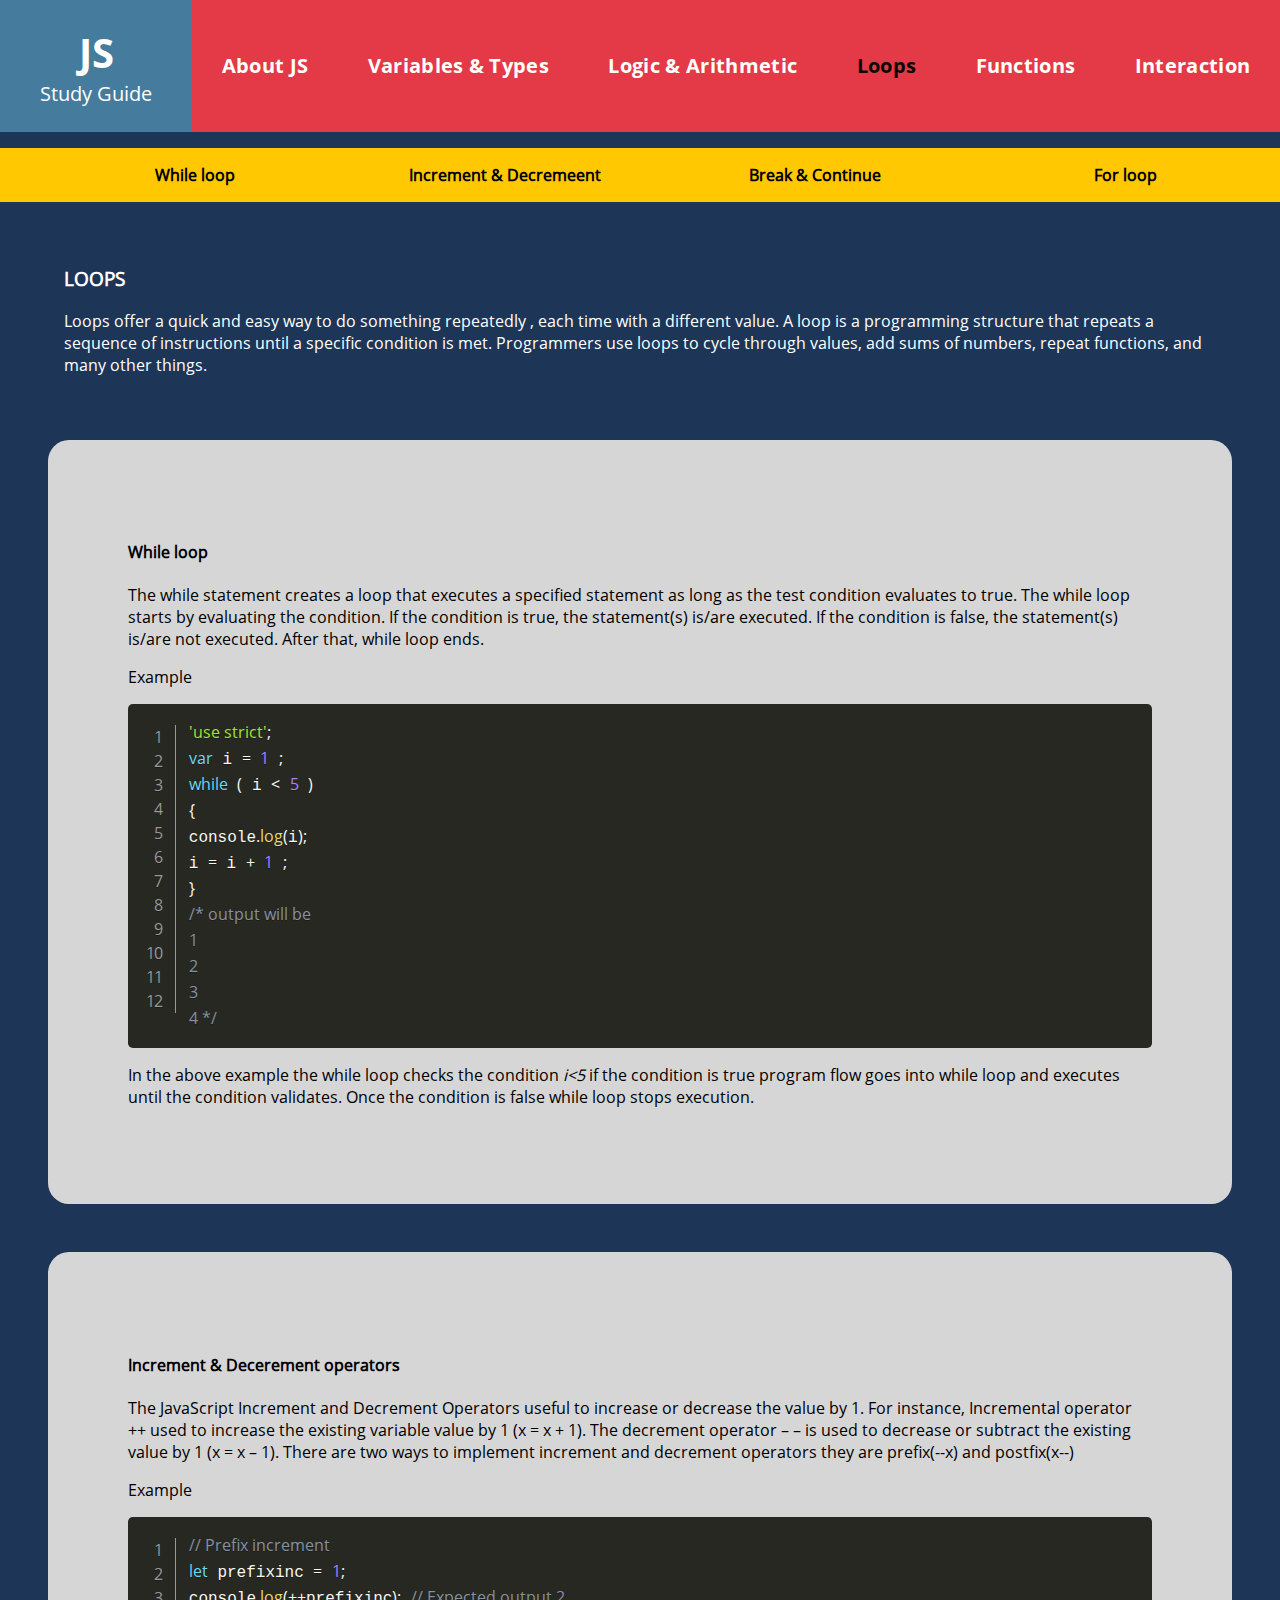
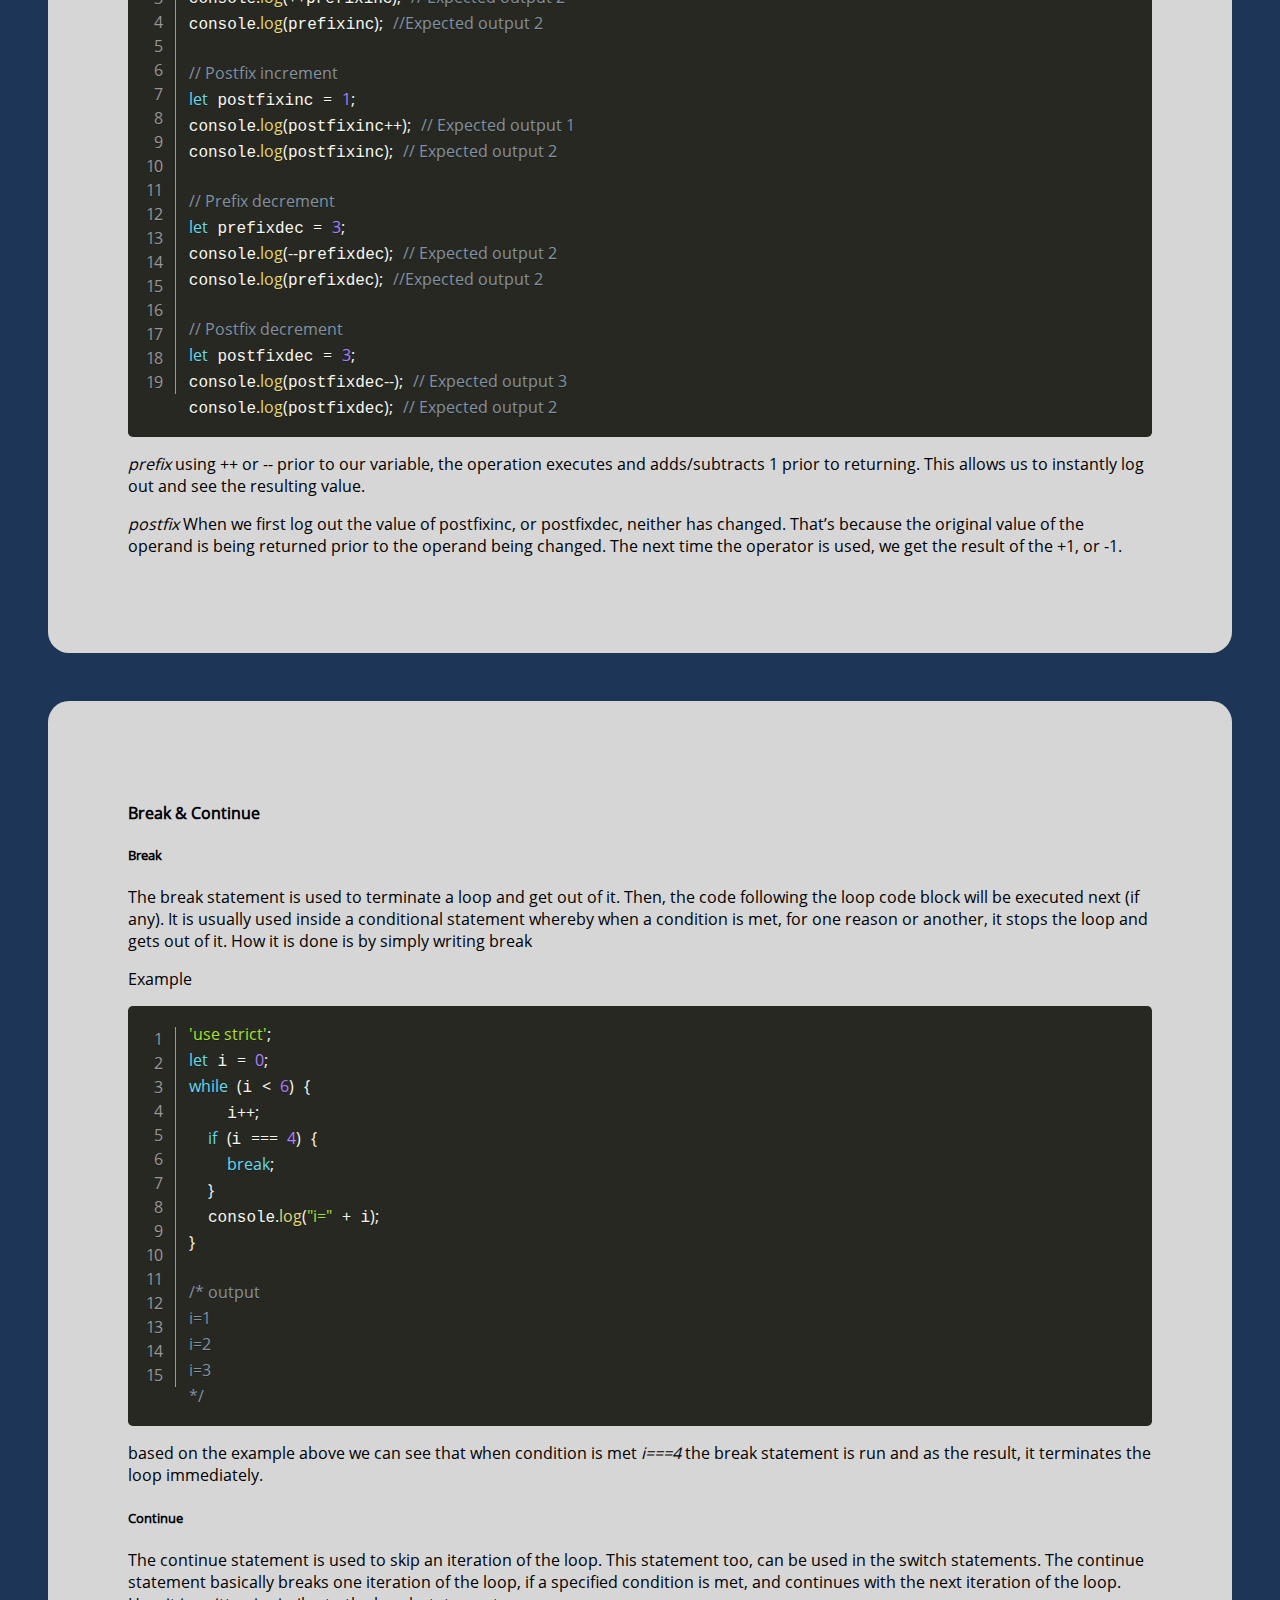
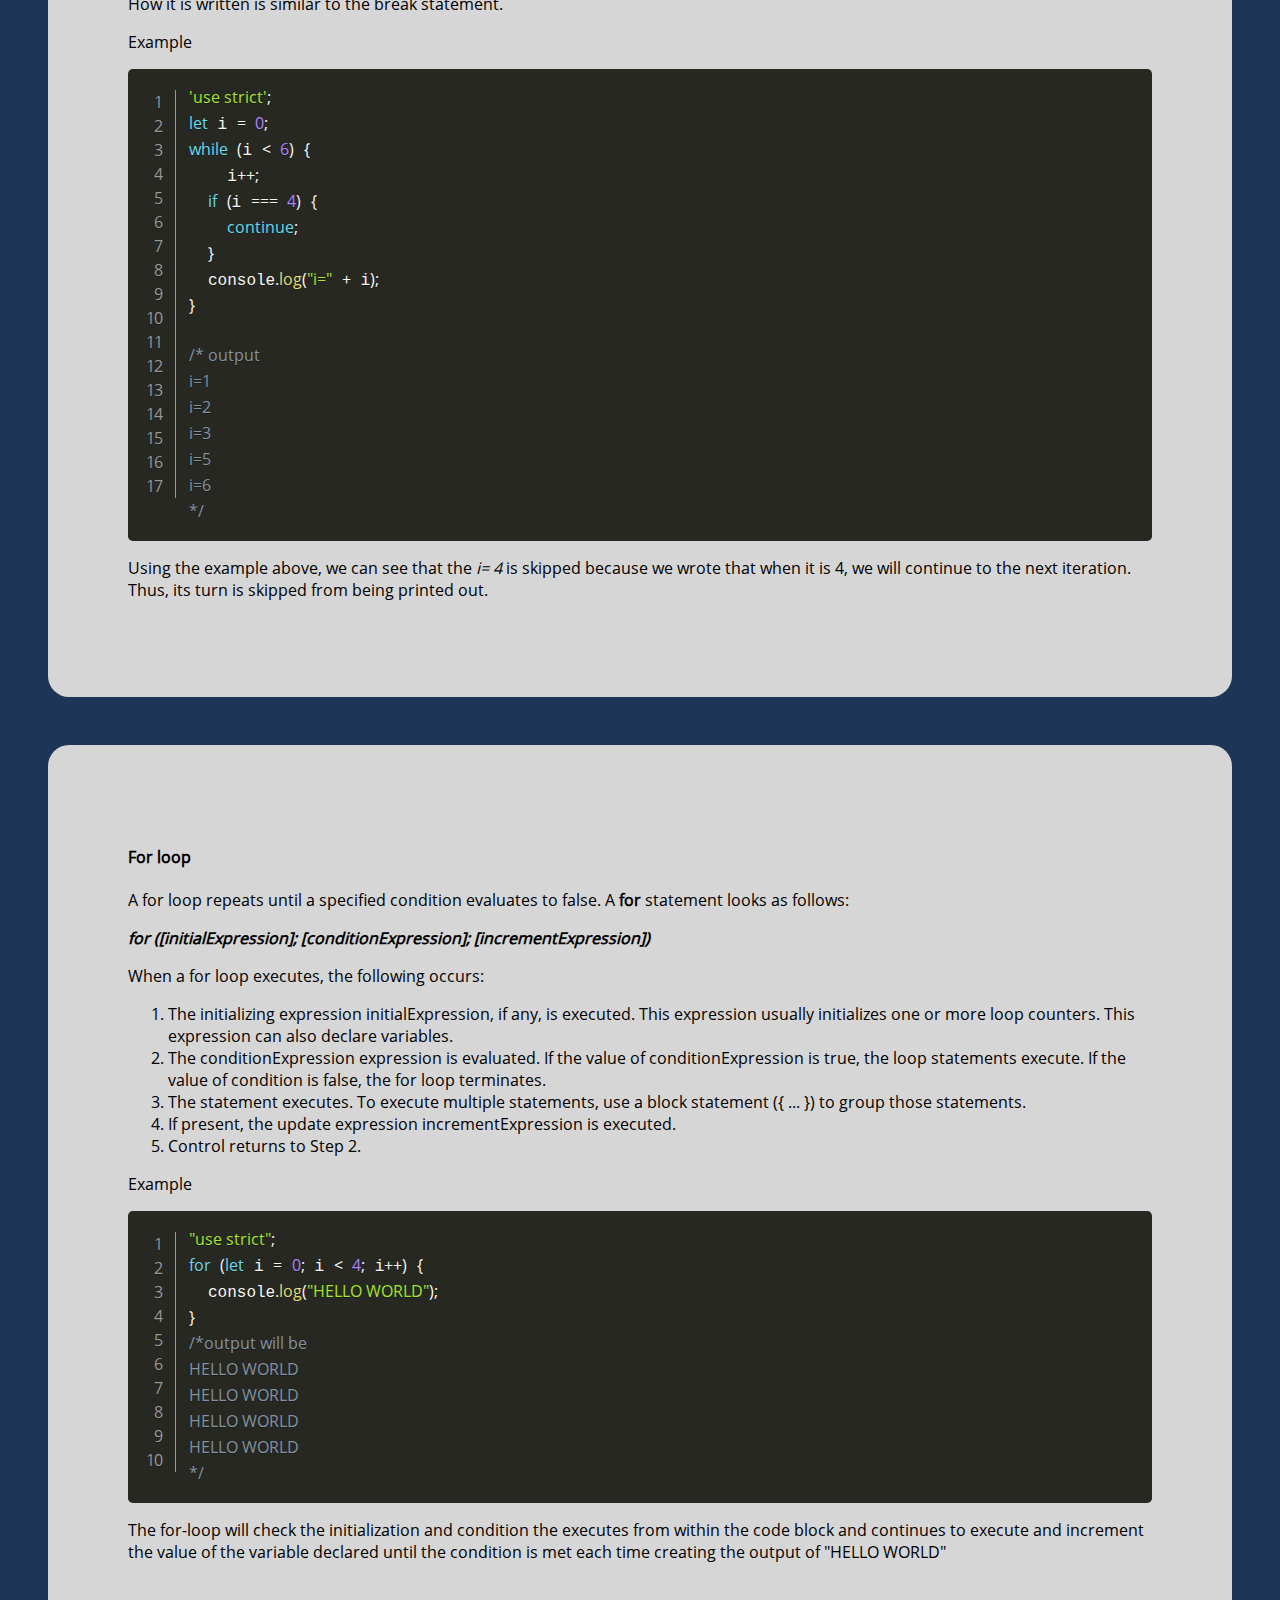
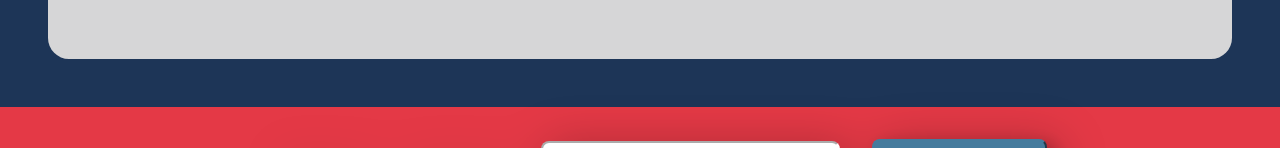
==== commit 925f3d37: "Changing prism path" ====
--- a/loops.html
+++ b/loops.html
@@ -20,8 +20,8 @@
     <script>
       var require = {
         paths: {
-          vs: "./lib/monaco/min/vs",
-        },
+          vs: "./lib/monaco/min/vs"
+        }
       };
     </script>
     <script src="./lib/monaco/min/vs/loader.js"></script>
@@ -33,20 +33,22 @@
     <script src="./lib/evaluation-buttons.js"></script>
 
     <!-- you will need these styles and scripts to use prism snippets -->
-    <script src="../lib/prism/prism.js"></script>
-    <script src="../lib/prism/toolbar-buttons.js"></script>
+    <script src="./lib/prism/prism.js"></script>
+    <script src="./lib/prism/toolbar-buttons.js"></script>
     <link rel="stylesheet" href="../lib/prism/prism.css" />
   </head>
 
   <body>
     <!-- Header section logo and links-->
+    <!-- Header section logo and links-->
+  <header>
     <nav>
       <div id="logo">
         JS
         <div id="sub">Study Guide</div>
       </div>
       <div class="navbar-links">
-        <ul class="text-shadow">
+        <ul>
           <li><a href="index.html">About JS</a></li>
           <li><a href="variables.html">Variables & Types</a></li>
           <li><a href="operations.html">Logic & Arithmetic</a></li>
@@ -56,6 +58,7 @@
         </ul>
       </div>
     </nav>
+  </header>
     <!--content -->
     <!--loops section divya-->
     <div class="header-links">
--- a/css/style.css
+++ b/css/style.css
@@ -10,29 +10,30 @@
 
 * {
   font-family: open-sans, Arial, Helvetica, sans-serif;
+  box-sizing: border-box;
 }
 
 body {
   margin: 0 auto;
   padding: 0;
   max-width: 3000px;
-  background-color: #1d3557;
-}
-
-nav {
+  background-color: #1D3557;
+}
+
+header nav {
   display: grid;
   grid-template-columns: 15% 85%;
 }
 
-nav div:nth-child(1) {
-  background-color: #457b9d;
-}
-
-nav div:nth-child(2) {
-  background-color: #e43946;
-}
-
-nav ul {
+header nav div:nth-child(1) {
+  background-color: #457B9D;
+}
+
+header nav div:nth-child(2) {
+  background-color: #E43946;
+}
+
+header nav ul {
   display: flex;
   flex-direction: row;
   align-items: center;
@@ -42,7 +43,7 @@
   line-height: 5;
 }
 
-nav ul li {
+header nav ul li {
   list-style: none;
   flex: auto;
   display: flex;
@@ -51,20 +52,20 @@
   height: 100%;
 }
 
-nav ul li a {
+header nav ul li a {
   padding: 0 15px;
 }
 
-nav ul li a,
+header nav ul li a,
 footer ul li a {
   color: white;
   text-decoration: none;
   font-family: open-sans-bold, Arial, Helvetica, sans-serif;
   font-size: 20px;
-  letter-spacing: 0.02rem;
-}
-
-nav ul li a:hover,
+  letter-spacing: .02rem;
+}
+
+header nav ul li a:hover,
 footer ul li a:hover {
   color: rgb(212, 212, 212);
 }
@@ -96,8 +97,7 @@
 }
 
 footer {
-  background-color: #e43946;
-
+  background-color: #E43946;
   margin: auto;
   max-width: 3000px;
 }
@@ -119,7 +119,6 @@
   margin: auto;
   display: inline;
   padding: 1rem;
-  font-weight: bold;
   text-align: center;
 }
 
@@ -130,18 +129,169 @@
 }
 
 #subscribe {
-  background-color: #457b9d;
+  background-color: #457B9D;
   padding: 7px 40px;
   color: white;
   font-size: 20px;
   border-radius: 8px;
   box-shadow: 7px 6px 18px rgba(0, 0, 0, 0.25);
-  border-color: #457b9d;
+  border-color: #457B9D;
 }
 
 #subscribe:hover {
   cursor: pointer;
   background-color: #3a6986;
+}
+
+/* breadcrumb */
+.breadcrumb {
+  background-color: #FFC800;
+  display: flex;
+  flex-direction: row;
+  align-items: center;
+  justify-content: center;
+  flex-wrap: wrap;
+  box-shadow: inset 0px 4px 26px rgba(0, 0, 0, 0.25);
+}
+
+.breadcrumb ul {
+  display: flex;
+  flex-direction: row;
+  align-items: center;
+  justify-content: center;
+  flex-wrap: wrap;
+}
+
+.breadcrumb nav ul li {
+  margin: auto;
+  display: inline;
+  padding: 1rem 3rem;
+  text-align: center;
+}
+
+.breadcrumb nav ul li a {
+  text-decoration: none;
+  font-family: open-sans-bold, Arial, Helvetica, sans-serif;
+  font-size: 18px;
+  letter-spacing: .02rem;
+  color: #000;
+}
+
+.breadcrumb nav ul li a:hover {
+  color: grey;
+}
+
+.breadcrumb nav ul li a:hover::before {
+
+  background-color: grey;
+}
+
+.breadcrumb nav ul li a::before {
+  content: '';
+  display: inline-block;
+  margin-right: 20px;
+  width: 18px;
+  height: 18px;
+  -moz-border-radius: 10px;
+  -webkit-border-radius: 10px;
+  border-radius: 10px;
+  background-color: #000;
+}
+
+main {
+  display: flex;
+  flex-direction: column;
+  align-items: center;
+  justify-content: center;
+
+}
+
+main .container {
+  height: 200px;
+  display: flex;
+  align-items: center;
+}
+
+main h1 {
+  color: white;
+}
+
+hr {
+  border: none;
+  height: 4px;
+  color: #333;
+  background-color: #333;
+}
+
+.container-label{
+  display: flex;
+  width: 100%;
+  justify-content: flex-end;
+  align-items: flex-start;
+}
+
+.label{
+  font-size: 36px;
+  padding: 15px 140px;
+  background: #C0C0C0;
+  border-radius: 0px 0px 0px 45px;
+  text-align: center;
+  align-self: flex-start;
+  line-height: 2.5rem;
+  overflow-x: hidden;
+  top: -12px;
+  position:relative;
+}
+
+/* operations */
+.guide {
+  background-color: #D6D6D7;
+  border-radius: 10px;
+  width: 80%;
+  font-family: Open Sans;
+  font-style: normal;
+  font-weight: 600;
+  font-size: 24px;
+  line-height: 30px;
+  color: #1E212B;
+}
+
+.guide-paragraph,
+.gutter {
+  padding: 100px;
+}
+
+.operations-paragraph h2 {
+  font-size: 35px;
+  line-height: 2.5rem;
+}
+
+/* video container */
+.iframe-container {
+  position: relative;
+  width: 100%;
+  padding-bottom: 56.25%;
+  height: 0;
+}
+
+.iframe-container iframe {
+  position: absolute;
+  top: 0;
+  left: 0;
+  width: 100%;
+  height: 100%;
+}
+
+/* Bermarte's section */
+
+#ul-conditionals{
+  line-height: 2.5rem;
+}
+#ul-conditionals .term,
+.guide-paragraph .term{
+  background-color: rgb(195, 195, 195);
+  border-radius: 25px;
+  padding: 0px 6px;
 }
 
 /*patrick section on css*/
@@ -350,73 +500,77 @@
 }
 
 @media only screen and (max-width: 600px) {
-  nav {
-    background-color: #e43946;
-  }
-  nav ul,
+
+  header nav {
+    background-color: #E43946;
+  }
+
+  header nav ul,
   footer ul {
     flex-direction: column;
     line-height: 3;
   }
+
   footer ul li {
     margin: 0;
     padding: 0;
   }
+
   #email {
     margin-bottom: 20px;
   }
+
   #logo {
     height: 80px;
     filter: drop-shadow(9px 4px 23px rgba(0, 0, 0, 0.25));
   }
+
   #sub {
     font-size: small;
   }
+
   #subscribe {
     width: 100%;
   }
-  .header-links ul li a::before {
+
+  .breadcrumb nav ul li a::before {
     display: none;
   }
-  .loop-wrap {
-    margin: 0.5rem;
-    padding: 1rem;
-  }
-  .loop-text-wrap {
-    margin: 2rem;
-  }
+
 }
 
 @media only screen and (max-width: 300px) {
-  nav,
+
+  header nav,
   footer {
     display: block;
     width: 300px;
   }
+
   #email {
     width: 16%;
   }
+
   footer .container {
     display: block;
-  }
+
+  }
+
   footer ul {
     padding: 0;
   }
+
   footer ul li {
     display: block;
     padding: 0;
   }
+
   #subscribe {
     width: 58%;
   }
-  .header-links {
+
+  .breadcrumb {
     display: none;
   }
-  .loop-wrap {
-    margin: 0.5rem;
-    padding: 0.5rem;
-  }
-  .loop-text-wrap {
-    margin: 1rem;
-  }
-}
+
+}